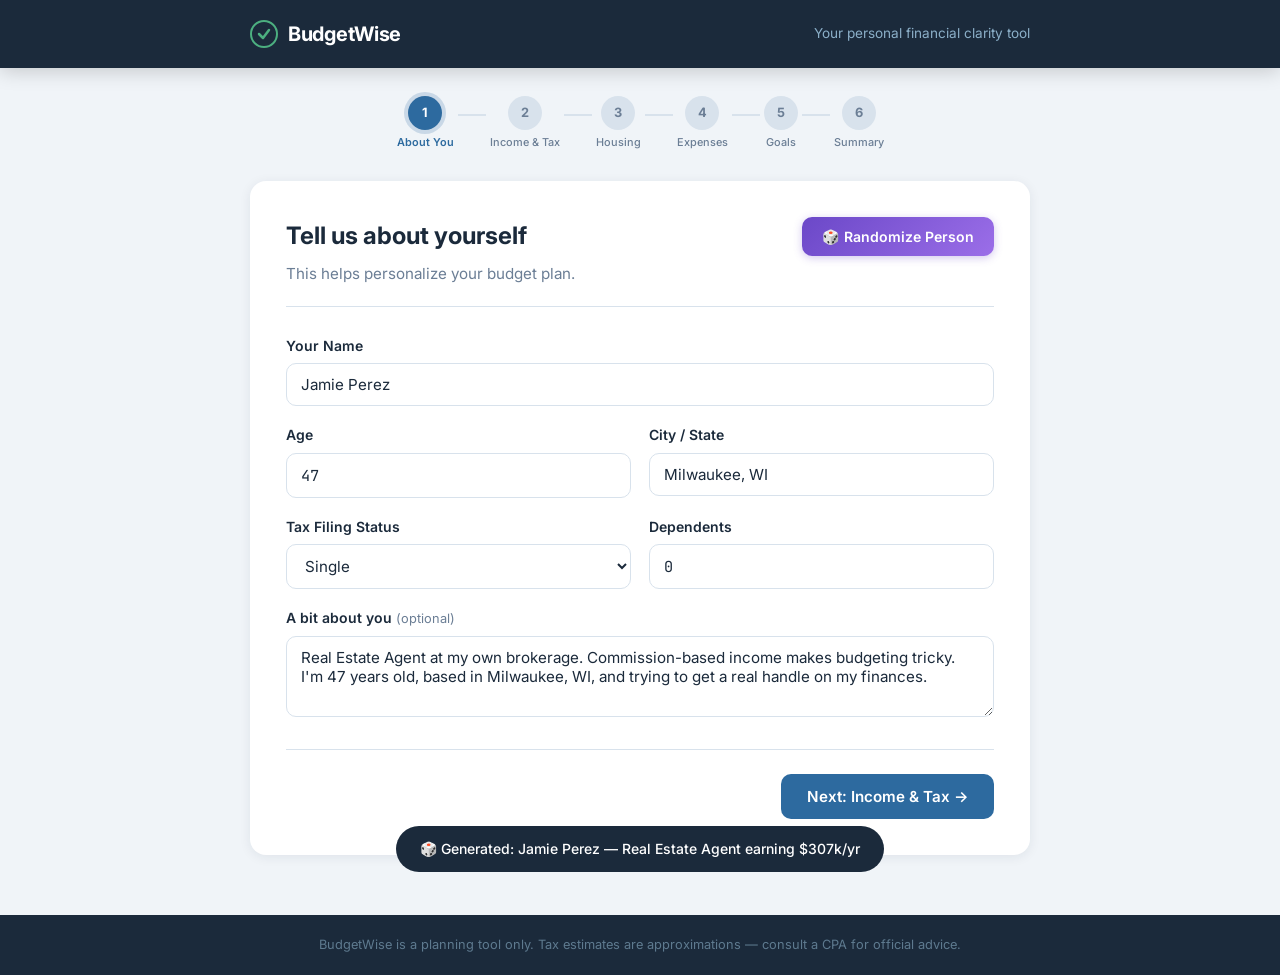
==== index.html @ 3723e0fa "Add files via upload" ====
<!DOCTYPE html>
<html lang="en">
<head>
  <meta charset="UTF-8" />
  <meta name="viewport" content="width=device-width, initial-scale=1.0" />
  <title>BudgetWise — Personal Financial Planner</title>
  <link rel="preconnect" href="https://fonts.googleapis.com" />
  <link rel="preconnect" href="https://fonts.gstatic.com" crossorigin />
  <link href="https://fonts.googleapis.com/css2?family=Inter:wght@300;400;500;600;700&family=JetBrains+Mono:wght@400;600&display=swap" rel="stylesheet" />
  <link rel="stylesheet" href="style.css" />
</head>
<body>

  <!-- HEADER -->
  <header class="site-header">
    <div class="container">
      <div class="logo">
        <svg width="28" height="28" viewBox="0 0 28 28" fill="none">
          <circle cx="14" cy="14" r="13" stroke="#4CAF80" stroke-width="2"/>
          <path d="M9 14 L13 18 L19 10" stroke="#4CAF80" stroke-width="2.5" stroke-linecap="round" stroke-linejoin="round"/>
        </svg>
        <span>BudgetWise</span>
      </div>
      <p class="header-tagline">Your personal financial clarity tool</p>
    </div>
  </header>

  <main class="container">

    <!-- STEP PROGRESS -->
    <nav class="step-nav" aria-label="Progress">
      <div class="step active" data-step="1"><span class="step-num">1</span><span class="step-label">About You</span></div>
      <div class="step-line"></div>
      <div class="step" data-step="2"><span class="step-num">2</span><span class="step-label">Income & Tax</span></div>
      <div class="step-line"></div>
      <div class="step" data-step="3"><span class="step-num">3</span><span class="step-label">Housing</span></div>
      <div class="step-line"></div>
      <div class="step" data-step="4"><span class="step-num">4</span><span class="step-label">Expenses</span></div>
      <div class="step-line"></div>
      <div class="step" data-step="5"><span class="step-num">5</span><span class="step-label">Goals</span></div>
      <div class="step-line"></div>
      <div class="step" data-step="6"><span class="step-num">6</span><span class="step-label">Summary</span></div>
    </nav>

    <!-- FORM SECTIONS -->
    <div class="form-wrapper">

      <!-- SECTION 1: About You -->
      <section class="form-section active" id="section-1">
        <div class="section-header">
          <div class="section-header-row">
            <div>
              <h2>Tell us about yourself</h2>
              <p>This helps personalize your budget plan.</p>
            </div>
            <button class="btn-randomize" onclick="randomizePerson()" title="Generate a random person">
              🎲 Randomize Person
            </button>
          </div>
        </div>
        <div class="field-grid">
          <div class="field full">
            <label for="name">Your Name</label>
            <input type="text" id="name" placeholder="e.g. Alex Johnson" />
          </div>
          <div class="field half">
            <label for="age">Age</label>
            <input type="number" id="age" placeholder="e.g. 30" min="18" max="100" />
          </div>
          <div class="field half">
            <label for="location">City / State</label>
            <input type="text" id="location" placeholder="e.g. Austin, TX" />
          </div>
          <div class="field half">
            <label for="filing-status">Tax Filing Status</label>
            <select id="filing-status">
              <option value="single">Single</option>
              <option value="married_joint">Married Filing Jointly</option>
              <option value="married_sep">Married Filing Separately</option>
              <option value="head">Head of Household</option>
            </select>
          </div>
          <div class="field half">
            <label for="dependents">Dependents</label>
            <input type="number" id="dependents" placeholder="0" min="0" max="20" value="0" />
          </div>
          <div class="field full">
            <label for="bio">A bit about you <span class="optional">(optional)</span></label>
            <textarea id="bio" rows="3" placeholder="e.g. Software developer, recently moved to Austin. Enjoy hiking and cooking. Looking to build financial stability..."></textarea>
          </div>
        </div>
        <div class="btn-row">
          <div></div>
          <button class="btn-primary" onclick="goTo(2)">Next: Income & Tax →</button>
        </div>
      </section>

      <!-- SECTION 2: Income & Tax -->
      <section class="form-section" id="section-2">
        <div class="section-header">
          <h2>Income & Taxes</h2>
          <p>Enter your gross annual income — we'll estimate your tax burden automatically.</p>
        </div>
        <div class="field-grid">
          <div class="field half">
            <label for="gross-income">Gross Annual Income ($)</label>
            <input type="number" id="gross-income" placeholder="e.g. 75000" min="0" oninput="calcTax()" />
          </div>
          <div class="field half">
            <label for="other-income">Other Annual Income ($) <span class="optional">optional</span></label>
            <input type="number" id="other-income" placeholder="e.g. 5000" min="0" value="0" oninput="calcTax()" />
          </div>
        </div>

        <!-- Tax Breakdown Card -->
        <div class="tax-card" id="tax-card">
          <h3>Estimated Tax Breakdown</h3>
          <div class="tax-grid">
            <div class="tax-row">
              <span>Gross Annual Income</span>
              <span class="mono" id="t-gross">—</span>
            </div>
            <div class="tax-row indent">
              <span>Federal Income Tax</span>
              <span class="mono negative" id="t-federal">—</span>
            </div>
            <div class="tax-row indent">
              <span>Social Security (6.2%)</span>
              <span class="mono negative" id="t-ss">—</span>
            </div>
            <div class="tax-row indent">
              <span>Medicare (1.45%)</span>
              <span class="mono negative" id="t-medicare">—</span>
            </div>
            <div class="tax-row indent">
              <span>Est. State Tax</span>
              <span class="mono negative" id="t-state">—</span>
            </div>
            <div class="tax-divider"></div>
            <div class="tax-row total">
              <span>Take-Home (Annual)</span>
              <span class="mono positive" id="t-annual">—</span>
            </div>
            <div class="tax-row total-sub">
              <span>Take-Home (Monthly)</span>
              <span class="mono positive" id="t-monthly">—</span>
            </div>
            <div class="tax-row total-sub">
              <span>Take-Home (Bi-Weekly)</span>
              <span class="mono positive" id="t-biweekly">—</span>
            </div>
          </div>
          <p class="tax-disclaimer">* Estimates based on 2024 federal brackets. State tax uses a flat 5% estimate. Consult a tax professional for exact figures.</p>
        </div>

        <div class="btn-row">
          <button class="btn-secondary" onclick="goTo(1)">← Back</button>
          <button class="btn-primary" onclick="goTo(3)">Next: Housing →</button>
        </div>
      </section>

      <!-- SECTION 3: Housing -->
      <section class="form-section" id="section-3">
        <div class="section-header">
          <h2>Housing</h2>
          <p>Your housing type shapes your entire financial picture.</p>
        </div>

        <div class="toggle-group" id="housing-toggle">
          <button class="toggle-btn active" data-value="rent" onclick="selectHousing('rent', this)">🏠 Renting</button>
          <button class="toggle-btn" data-value="mortgage" onclick="selectHousing('mortgage', this)">🏡 Mortgage</button>
          <button class="toggle-btn" data-value="own" onclick="selectHousing('own', this)">✅ Own Outright</button>
          <button class="toggle-btn" data-value="other" onclick="selectHousing('other', this)">👨‍👩‍👧 Other / Living with Family</button>
        </div>

        <!-- Rent Fields -->
        <div class="housing-fields" id="fields-rent">
          <div class="field-grid">
            <div class="field half">
              <label for="rent-amount">Monthly Rent ($)</label>
              <input type="number" id="rent-amount" placeholder="e.g. 1500" min="0" oninput="updateSummary()" />
            </div>
            <div class="field half">
              <label for="rent-insurance">Renters Insurance / mo ($)</label>
              <input type="number" id="rent-insurance" placeholder="e.g. 20" min="0" value="0" oninput="updateSummary()" />
            </div>
            <div class="field half">
              <label for="rent-util">Utilities / mo ($)</label>
              <input type="number" id="rent-util" placeholder="e.g. 150" min="0" value="0" oninput="updateSummary()" />
            </div>
          </div>
        </div>

        <!-- Mortgage Fields -->
        <div class="housing-fields hidden" id="fields-mortgage">
          <div class="field-grid">
            <div class="field half">
              <label for="mortgage-payment">Monthly Mortgage Payment ($)</label>
              <input type="number" id="mortgage-payment" placeholder="e.g. 1800" min="0" oninput="updateSummary()" />
            </div>
            <div class="field half">
              <label for="home-value">Estimated Home Value ($)</label>
              <input type="number" id="home-value" placeholder="e.g. 350000" min="0" />
            </div>
            <div class="field half">
              <label for="property-tax">Annual Property Tax ($)</label>
              <input type="number" id="property-tax" placeholder="e.g. 4000" min="0" oninput="updateSummary()" />
            </div>
            <div class="field half">
              <label for="home-insurance">Home Insurance / yr ($)</label>
              <input type="number" id="home-insurance" placeholder="e.g. 1200" min="0" oninput="updateSummary()" />
            </div>
            <div class="field half">
              <label for="hoa">HOA / mo ($)</label>
              <input type="number" id="hoa" placeholder="0" min="0" value="0" oninput="updateSummary()" />
            </div>
            <div class="field half">
              <label for="mortgage-util">Utilities / mo ($)</label>
              <input type="number" id="mortgage-util" placeholder="e.g. 200" min="0" value="0" oninput="updateSummary()" />
            </div>
          </div>
        </div>

        <!-- Own Outright -->
        <div class="housing-fields hidden" id="fields-own">
          <div class="field-grid">
            <div class="field half">
              <label for="own-property-tax">Annual Property Tax ($)</label>
              <input type="number" id="own-property-tax" placeholder="e.g. 3000" min="0" oninput="updateSummary()" />
            </div>
            <div class="field half">
              <label for="own-insurance">Home Insurance / yr ($)</label>
              <input type="number" id="own-insurance" placeholder="e.g. 1200" min="0" oninput="updateSummary()" />
            </div>
            <div class="field half">
              <label for="own-util">Utilities / mo ($)</label>
              <input type="number" id="own-util" placeholder="e.g. 200" min="0" value="0" oninput="updateSummary()" />
            </div>
          </div>
        </div>

        <!-- Other -->
        <div class="housing-fields hidden" id="fields-other">
          <div class="field-grid">
            <div class="field half">
              <label for="other-housing">Monthly Housing Contribution ($)</label>
              <input type="number" id="other-housing" placeholder="e.g. 500" min="0" value="0" oninput="updateSummary()" />
            </div>
          </div>
        </div>

        <div class="btn-row">
          <button class="btn-secondary" onclick="goTo(2)">← Back</button>
          <button class="btn-primary" onclick="goTo(4)">Next: Expenses →</button>
        </div>
      </section>

      <!-- SECTION 4: Monthly Expenses -->
      <section class="form-section" id="section-4">
        <div class="section-header">
          <h2>Monthly Expenses</h2>
          <p>Track where your money goes each month. Fill in what applies to you.</p>
        </div>

        <div class="expense-group">
          <h4 class="expense-category">🚗 Transportation</h4>
          <div class="field-grid">
            <div class="field half"><label>Car Payment ($)</label><input type="number" class="expense" data-key="car_payment" placeholder="0" min="0" value="0" oninput="updateSummary()" /></div>
            <div class="field half"><label>Car Insurance ($)</label><input type="number" class="expense" data-key="car_insurance" placeholder="0" min="0" value="0" oninput="updateSummary()" /></div>
            <div class="field half"><label>Gas / Fuel ($)</label><input type="number" class="expense" data-key="gas" placeholder="0" min="0" value="0" oninput="updateSummary()" /></div>
            <div class="field half"><label>Public Transit ($)</label><input type="number" class="expense" data-key="transit" placeholder="0" min="0" value="0" oninput="updateSummary()" /></div>
          </div>
        </div>

        <div class="expense-group">
          <h4 class="expense-category">🍕 Food & Dining</h4>
          <div class="field-grid">
            <div class="field half"><label>Groceries ($)</label><input type="number" class="expense" data-key="groceries" placeholder="0" min="0" value="0" oninput="updateSummary()" /></div>
            <div class="field half"><label>Dining Out ($)</label><input type="number" class="expense" data-key="dining" placeholder="0" min="0" value="0" oninput="updateSummary()" /></div>
          </div>
        </div>

        <div class="expense-group">
          <h4 class="expense-category">📱 Subscriptions & Bills</h4>
          <div class="field-grid">
            <div class="field half"><label>Phone Bill ($)</label><input type="number" class="expense" data-key="phone" placeholder="0" min="0" value="0" oninput="updateSummary()" /></div>
            <div class="field half"><label>Internet ($)</label><input type="number" class="expense" data-key="internet" placeholder="0" min="0" value="0" oninput="updateSummary()" /></div>
            <div class="field half"><label>Streaming Services ($)</label><input type="number" class="expense" data-key="streaming" placeholder="0" min="0" value="0" oninput="updateSummary()" /></div>
            <div class="field half"><label>Other Subscriptions ($)</label><input type="number" class="expense" data-key="subscriptions" placeholder="0" min="0" value="0" oninput="updateSummary()" /></div>
          </div>
        </div>

        <div class="expense-group">
          <h4 class="expense-category">💊 Health & Wellness</h4>
          <div class="field-grid">
            <div class="field half"><label>Health Insurance ($)</label><input type="number" class="expense" data-key="health_ins" placeholder="0" min="0" value="0" oninput="updateSummary()" /></div>
            <div class="field half"><label>Gym / Fitness ($)</label><input type="number" class="expense" data-key="gym" placeholder="0" min="0" value="0" oninput="updateSummary()" /></div>
            <div class="field half"><label>Prescriptions / Medical ($)</label><input type="number" class="expense" data-key="medical" placeholder="0" min="0" value="0" oninput="updateSummary()" /></div>
          </div>
        </div>

        <div class="expense-group">
          <h4 class="expense-category">💳 Debt Payments</h4>
          <div class="field-grid">
            <div class="field half"><label>Student Loans ($)</label><input type="number" class="expense" data-key="student_loans" placeholder="0" min="0" value="0" oninput="updateSummary()" /></div>
            <div class="field half"><label>Credit Card Minimums ($)</label><input type="number" class="expense" data-key="credit_cards" placeholder="0" min="0" value="0" oninput="updateSummary()" /></div>
            <div class="field half"><label>Other Debt ($)</label><input type="number" class="expense" data-key="other_debt" placeholder="0" min="0" value="0" oninput="updateSummary()" /></div>
          </div>
        </div>

        <div class="expense-group">
          <h4 class="expense-category">🎉 Personal & Lifestyle</h4>
          <div class="field-grid">
            <div class="field half"><label>Entertainment ($)</label><input type="number" class="expense" data-key="entertainment" placeholder="0" min="0" value="0" oninput="updateSummary()" /></div>
            <div class="field half"><label>Clothing / Shopping ($)</label><input type="number" class="expense" data-key="shopping" placeholder="0" min="0" value="0" oninput="updateSummary()" /></div>
            <div class="field half"><label>Personal Care ($)</label><input type="number" class="expense" data-key="personal_care" placeholder="0" min="0" value="0" oninput="updateSummary()" /></div>
            <div class="field half"><label>Gifts / Donations ($)</label><input type="number" class="expense" data-key="gifts" placeholder="0" min="0" value="0" oninput="updateSummary()" /></div>
          </div>
        </div>

        <div class="expense-group">
          <h4 class="expense-category">💰 Savings & Investments</h4>
          <div class="field-grid">
            <div class="field half"><label>Emergency Fund ($)</label><input type="number" class="expense" data-key="emergency" placeholder="0" min="0" value="0" oninput="updateSummary()" /></div>
            <div class="field half"><label>Retirement (401k/IRA) ($)</label><input type="number" class="expense" data-key="retirement" placeholder="0" min="0" value="0" oninput="updateSummary()" /></div>
            <div class="field half"><label>Other Savings ($)</label><input type="number" class="expense" data-key="other_savings" placeholder="0" min="0" value="0" oninput="updateSummary()" /></div>
          </div>
        </div>

        <div class="btn-row">
          <button class="btn-secondary" onclick="goTo(3)">← Back</button>
          <button class="btn-primary" onclick="goTo(5)">Next: Goals →</button>
        </div>
      </section>

      <!-- SECTION 5: Goals -->
      <section class="form-section" id="section-5">
        <div class="section-header">
          <h2>Your Financial Goals</h2>
          <p>Where do you want to be? Setting goals is the first step to getting there.</p>
        </div>

        <div class="field-grid">
          <div class="field full">
            <label for="short-goals">Short-Term Goals <span class="optional">(next 1–2 years)</span></label>
            <textarea id="short-goals" rows="3" placeholder="e.g. Pay off credit card debt, build a 3-month emergency fund, save for a vacation..."></textarea>
          </div>
          <div class="field full">
            <label for="long-goals">Long-Term Goals <span class="optional">(3–10+ years)</span></label>
            <textarea id="long-goals" rows="3" placeholder="e.g. Buy a home, retire early, start a business, pay off student loans..."></textarea>
          </div>
        </div>

        <div class="expense-group">
          <h4 class="expense-category">🎯 Savings Targets</h4>
          <div class="field-grid">
            <div class="field half">
              <label for="emergency-target">Emergency Fund Target ($)</label>
              <input type="number" id="emergency-target" placeholder="e.g. 15000" min="0" oninput="updateSummary()" />
            </div>
            <div class="field half">
              <label for="big-purchase">Major Purchase Goal ($)</label>
              <input type="number" id="big-purchase" placeholder="e.g. 30000 down payment" min="0" />
            </div>
            <div class="field half">
              <label for="retire-age">Retirement Age Target</label>
              <input type="number" id="retire-age" placeholder="e.g. 65" min="30" max="80" />
            </div>
            <div class="field half">
              <label for="retire-savings">Retirement Savings Target ($)</label>
              <input type="number" id="retire-savings" placeholder="e.g. 1000000" min="0" />
            </div>
          </div>
        </div>

        <div class="btn-row">
          <button class="btn-secondary" onclick="goTo(4)">← Back</button>
          <button class="btn-primary" onclick="goTo(6); buildSummary()">View My Summary →</button>
        </div>
      </section>

      <!-- SECTION 6: Summary -->
      <section class="form-section" id="section-6">
        <div class="section-header">
          <h2>Your Financial Summary</h2>
          <p>Here's your complete picture — honest, clear, and yours.</p>
        </div>

        <!-- Health Score Ring -->
        <div class="health-score-wrap">
          <svg class="score-ring" viewBox="0 0 120 120" width="160" height="160">
            <circle cx="60" cy="60" r="50" stroke="#E8EDF2" stroke-width="10" fill="none"/>
            <circle id="score-arc" cx="60" cy="60" r="50" stroke="#4CAF80" stroke-width="10" fill="none"
              stroke-dasharray="314" stroke-dashoffset="314"
              stroke-linecap="round" transform="rotate(-90 60 60)"/>
          </svg>
          <div class="score-center">
            <div class="score-num" id="score-num">—</div>
            <div class="score-label">Financial Health</div>
          </div>
        </div>

        <!-- Summary Cards -->
        <div class="summary-grid" id="summary-grid">
          <!-- Populated by JS -->
        </div>

        <!-- Budget Bar -->
        <div class="budget-bar-wrap">
          <h3>Monthly Budget Breakdown</h3>
          <div class="budget-bar" id="budget-bar"><!-- JS --></div>
          <div class="budget-legend" id="budget-legend"><!-- JS --></div>
        </div>

        <!-- Insights -->
        <div class="insights-wrap" id="insights-wrap">
          <h3>💡 Personalized Insights</h3>
          <div id="insights-list"></div>
        </div>

        <!-- Goals Summary -->
        <div class="goals-summary" id="goals-summary"></div>

        <!-- Actions -->
        <div class="btn-row btn-row-summary">
          <button class="btn-secondary" onclick="goTo(5)">← Edit Goals</button>
          <button class="btn-primary" onclick="window.print()">🖨️ Print / Save as PDF</button>
          <button class="btn-secondary" onclick="resetAll()">🎲 New Random Person</button>
        </div>
      </section>

    </div><!-- end form-wrapper -->
  </main>

  <footer>
    <div class="container">
      <p>BudgetWise is a planning tool only. Tax estimates are approximations — consult a CPA for official advice.</p>
    </div>
  </footer>

  <script src="app.js"></script>
</body>
</html>
---- style.css ----
/* ===== RESET & BASE ===== */
*, *::before, *::after { box-sizing: border-box; margin: 0; padding: 0; }

:root {
  --navy:   #1B2A3B;
  --blue:   #2D6A9F;
  --blue-lt:#3D82BE;
  --green:  #4CAF80;
  --green-lt:#6FCF97;
  --amber:  #F7C948;
  --red:    #E05C5C;
  --bg:     #F0F4F8;
  --surface:#FFFFFF;
  --border: #D8E2EC;
  --text:   #1B2A3B;
  --muted:  #6B7E95;
  --mono:   'JetBrains Mono', monospace;
  --sans:   'Inter', sans-serif;
  --radius: 10px;
  --shadow: 0 2px 12px rgba(27,42,59,0.08);
  --shadow-lg: 0 6px 30px rgba(27,42,59,0.14);
}

html { scroll-behavior: smooth; }

body {
  font-family: var(--sans);
  background: var(--bg);
  color: var(--text);
  line-height: 1.6;
  min-height: 100vh;
}

.container {
  max-width: 820px;
  margin: 0 auto;
  padding: 0 20px;
}

/* ===== HEADER ===== */
.site-header {
  background: var(--navy);
  padding: 18px 0;
  position: sticky;
  top: 0;
  z-index: 100;
  box-shadow: 0 2px 20px rgba(0,0,0,0.2);
}

.site-header .container {
  display: flex;
  align-items: center;
  justify-content: space-between;
  gap: 16px;
}

.logo {
  display: flex;
  align-items: center;
  gap: 10px;
  font-size: 1.25rem;
  font-weight: 700;
  color: #fff;
  letter-spacing: -0.3px;
}

.header-tagline {
  color: #8BAFC8;
  font-size: 0.85rem;
  font-weight: 400;
}

@media (max-width: 500px) { .header-tagline { display: none; } }

/* ===== STEP NAV ===== */
.step-nav {
  display: flex;
  align-items: center;
  justify-content: center;
  padding: 28px 0 10px;
  gap: 4px;
  flex-wrap: nowrap;
  overflow-x: auto;
}

.step {
  display: flex;
  flex-direction: column;
  align-items: center;
  gap: 4px;
  cursor: default;
  flex-shrink: 0;
}

.step-num {
  width: 34px;
  height: 34px;
  border-radius: 50%;
  background: #D8E2EC;
  color: var(--muted);
  display: flex;
  align-items: center;
  justify-content: center;
  font-size: 0.8rem;
  font-weight: 700;
  transition: all 0.3s ease;
}

.step.active .step-num {
  background: var(--blue);
  color: #fff;
  box-shadow: 0 0 0 4px rgba(45,106,159,0.2);
}

.step.done .step-num {
  background: var(--green);
  color: #fff;
}

.step-label {
  font-size: 0.68rem;
  color: var(--muted);
  font-weight: 500;
  white-space: nowrap;
}

.step.active .step-label { color: var(--blue); font-weight: 600; }
.step.done .step-label { color: var(--green); }

.step-line {
  height: 2px;
  width: 28px;
  background: var(--border);
  flex-shrink: 0;
  margin-top: -18px;
}

/* ===== FORM WRAPPER ===== */
.form-wrapper {
  margin: 20px 0 60px;
}

.form-section {
  display: none;
  background: var(--surface);
  border-radius: 16px;
  padding: 36px;
  box-shadow: var(--shadow);
  animation: slideIn 0.3s ease;
}

.form-section.active { display: block; }

@keyframes slideIn {
  from { opacity: 0; transform: translateY(10px); }
  to   { opacity: 1; transform: translateY(0); }
}

.section-header {
  margin-bottom: 28px;
  padding-bottom: 20px;
  border-bottom: 1px solid var(--border);
}

.section-header h2 {
  font-size: 1.5rem;
  font-weight: 700;
  color: var(--navy);
  margin-bottom: 6px;
}

.section-header p {
  color: var(--muted);
  font-size: 0.95rem;
}

/* ===== FIELDS ===== */
.field-grid {
  display: grid;
  grid-template-columns: 1fr 1fr;
  gap: 18px;
}

.field { display: flex; flex-direction: column; gap: 6px; }
.field.full { grid-column: 1 / -1; }
.field.half { grid-column: span 1; }

label {
  font-size: 0.875rem;
  font-weight: 600;
  color: var(--navy);
}

.optional {
  font-weight: 400;
  color: var(--muted);
  font-size: 0.8rem;
}

input[type="text"],
input[type="number"],
select,
textarea {
  padding: 11px 14px;
  border: 1.5px solid var(--border);
  border-radius: var(--radius);
  font-family: var(--sans);
  font-size: 0.95rem;
  color: var(--text);
  background: #fff;
  transition: border-color 0.2s, box-shadow 0.2s;
  outline: none;
  width: 100%;
}

input[type="number"] { font-family: var(--mono); }

input:focus, select:focus, textarea:focus {
  border-color: var(--blue);
  box-shadow: 0 0 0 3px rgba(45,106,159,0.12);
}

textarea { resize: vertical; }

/* ===== BUTTONS ===== */
.btn-primary {
  background: var(--blue);
  color: #fff;
  border: none;
  padding: 13px 26px;
  border-radius: var(--radius);
  font-family: var(--sans);
  font-size: 0.95rem;
  font-weight: 600;
  cursor: pointer;
  transition: background 0.2s, transform 0.1s;
}

.btn-primary:hover { background: var(--blue-lt); }
.btn-primary:active { transform: scale(0.98); }

.btn-secondary {
  background: transparent;
  color: var(--blue);
  border: 1.5px solid var(--blue);
  padding: 12px 24px;
  border-radius: var(--radius);
  font-family: var(--sans);
  font-size: 0.95rem;
  font-weight: 600;
  cursor: pointer;
  transition: all 0.2s;
}

.btn-secondary:hover { background: rgba(45,106,159,0.06); }

.btn-row {
  display: flex;
  justify-content: space-between;
  align-items: center;
  margin-top: 32px;
  padding-top: 24px;
  border-top: 1px solid var(--border);
  gap: 12px;
}

.btn-row-summary { flex-wrap: wrap; }

/* ===== TAX CARD ===== */
.tax-card {
  background: var(--navy);
  color: #fff;
  border-radius: 14px;
  padding: 28px;
  margin: 28px 0;
}

.tax-card h3 {
  font-size: 1rem;
  font-weight: 600;
  color: #8BAFC8;
  text-transform: uppercase;
  letter-spacing: 1px;
  margin-bottom: 20px;
}

.tax-grid { display: flex; flex-direction: column; gap: 10px; }

.tax-row {
  display: flex;
  justify-content: space-between;
  align-items: center;
  font-size: 0.9rem;
}

.tax-row.indent {
  padding-left: 16px;
  color: #8BAFC8;
  font-size: 0.85rem;
}

.tax-row.indent::before { content: '–  '; }

.tax-divider {
  height: 1px;
  background: rgba(255,255,255,0.1);
  margin: 8px 0;
}

.tax-row.total {
  font-size: 1.05rem;
  font-weight: 700;
  color: #fff;
  padding-top: 4px;
}

.tax-row.total-sub {
  color: #8BAFC8;
  font-size: 0.85rem;
}

.mono { font-family: var(--mono); letter-spacing: -0.3px; }
.negative { color: #E88; }
.positive { color: var(--green-lt); }

.tax-disclaimer {
  margin-top: 18px;
  font-size: 0.75rem;
  color: #5E7A8F;
  line-height: 1.5;
}

/* ===== TOGGLE GROUP ===== */
.toggle-group {
  display: flex;
  flex-wrap: wrap;
  gap: 10px;
  margin-bottom: 28px;
}

.toggle-btn {
  padding: 10px 18px;
  border: 1.5px solid var(--border);
  border-radius: 50px;
  background: #fff;
  font-family: var(--sans);
  font-size: 0.9rem;
  font-weight: 500;
  color: var(--muted);
  cursor: pointer;
  transition: all 0.2s;
}

.toggle-btn:hover { border-color: var(--blue); color: var(--blue); }

.toggle-btn.active {
  border-color: var(--blue);
  background: var(--blue);
  color: #fff;
}

/* ===== HOUSING FIELDS ===== */
.housing-fields.hidden { display: none; }

/* ===== EXPENSE GROUPS ===== */
.expense-group {
  margin-bottom: 28px;
}

.expense-category {
  font-size: 0.85rem;
  font-weight: 700;
  color: var(--blue);
  text-transform: uppercase;
  letter-spacing: 0.8px;
  margin-bottom: 14px;
  padding-bottom: 8px;
  border-bottom: 1px solid var(--border);
}

/* ===== HEALTH SCORE RING ===== */
.health-score-wrap {
  position: relative;
  display: flex;
  align-items: center;
  justify-content: center;
  margin: 10px auto 32px;
  width: 160px;
  height: 160px;
}

.score-ring { display: block; }

.score-center {
  position: absolute;
  display: flex;
  flex-direction: column;
  align-items: center;
  justify-content: center;
}

.score-num {
  font-family: var(--mono);
  font-size: 2rem;
  font-weight: 600;
  color: var(--navy);
  line-height: 1;
}

.score-label {
  font-size: 0.7rem;
  color: var(--muted);
  font-weight: 600;
  text-transform: uppercase;
  letter-spacing: 0.5px;
  margin-top: 4px;
}

/* ===== SUMMARY GRID ===== */
.summary-grid {
  display: grid;
  grid-template-columns: repeat(2, 1fr);
  gap: 16px;
  margin-bottom: 28px;
}

.summary-card {
  background: var(--bg);
  border-radius: 12px;
  padding: 20px;
  border-left: 4px solid var(--blue);
}

.summary-card.green { border-color: var(--green); }
.summary-card.amber { border-color: var(--amber); }
.summary-card.red   { border-color: var(--red); }

.summary-card .s-label {
  font-size: 0.75rem;
  font-weight: 700;
  text-transform: uppercase;
  letter-spacing: 0.7px;
  color: var(--muted);
  margin-bottom: 6px;
}

.summary-card .s-value {
  font-family: var(--mono);
  font-size: 1.4rem;
  font-weight: 600;
  color: var(--navy);
}

.summary-card .s-sub {
  font-size: 0.78rem;
  color: var(--muted);
  margin-top: 4px;
}

/* ===== BUDGET BAR ===== */
.budget-bar-wrap {
  margin-bottom: 28px;
}

.budget-bar-wrap h3 {
  font-size: 1rem;
  font-weight: 700;
  color: var(--navy);
  margin-bottom: 14px;
}

.budget-bar {
  height: 36px;
  border-radius: 8px;
  overflow: hidden;
  display: flex;
  background: var(--bg);
  margin-bottom: 14px;
}

.bar-seg {
  height: 100%;
  transition: width 0.6s ease;
  position: relative;
}

.budget-legend {
  display: flex;
  flex-wrap: wrap;
  gap: 10px;
}

.legend-item {
  display: flex;
  align-items: center;
  gap: 6px;
  font-size: 0.8rem;
  color: var(--muted);
}

.legend-dot {
  width: 10px;
  height: 10px;
  border-radius: 3px;
  flex-shrink: 0;
}

/* ===== INSIGHTS ===== */
.insights-wrap {
  background: var(--bg);
  border-radius: 14px;
  padding: 24px;
  margin-bottom: 28px;
}

.insights-wrap h3 {
  font-size: 1rem;
  font-weight: 700;
  color: var(--navy);
  margin-bottom: 16px;
}

.insight-item {
  display: flex;
  gap: 12px;
  padding: 12px 0;
  border-bottom: 1px solid var(--border);
  font-size: 0.9rem;
  line-height: 1.5;
}

.insight-item:last-child { border-bottom: none; padding-bottom: 0; }

.insight-icon { font-size: 1.1rem; flex-shrink: 0; }

/* ===== GOALS SUMMARY ===== */
.goals-summary {
  background: linear-gradient(135deg, #1B2A3B, #2D6A9F);
  color: #fff;
  border-radius: 14px;
  padding: 28px;
  margin-bottom: 24px;
}

.goals-summary h3 {
  font-size: 1rem;
  font-weight: 700;
  color: #8BAFC8;
  text-transform: uppercase;
  letter-spacing: 1px;
  margin-bottom: 16px;
}

.goal-item {
  padding: 10px 0;
  border-bottom: 1px solid rgba(255,255,255,0.1);
  font-size: 0.9rem;
  color: #C8D8E8;
}

.goal-item:last-child { border-bottom: none; }

.goal-item strong { color: #fff; }

.section-header-row {
  display: flex;
  align-items: flex-start;
  justify-content: space-between;
  gap: 16px;
  flex-wrap: wrap;
}

.btn-randomize {
  background: linear-gradient(135deg, #6B48C8, #9B6EE8);
  color: #fff;
  border: none;
  padding: 11px 20px;
  border-radius: var(--radius);
  font-family: var(--sans);
  font-size: 0.88rem;
  font-weight: 600;
  cursor: pointer;
  white-space: nowrap;
  transition: all 0.2s;
  box-shadow: 0 2px 8px rgba(107,72,200,0.3);
  flex-shrink: 0;
}

.btn-randomize:hover {
  background: linear-gradient(135deg, #7D5CD8, #AB7EF0);
  transform: translateY(-1px);
  box-shadow: 0 4px 14px rgba(107,72,200,0.4);
}

.btn-randomize:active { transform: scale(0.97); }

.randomize-toast {
  position: fixed;
  bottom: 28px;
  left: 50%;
  transform: translateX(-50%) translateY(20px);
  background: var(--navy);
  color: #fff;
  padding: 12px 24px;
  border-radius: 50px;
  font-size: 0.875rem;
  font-weight: 500;
  opacity: 0;
  pointer-events: none;
  transition: all 0.3s ease;
  z-index: 999;
  white-space: nowrap;
}

.randomize-toast.show {
  opacity: 1;
  transform: translateX(-50%) translateY(0);
}

footer {
  background: var(--navy);
  color: #5E7A8F;
  padding: 20px 0;
  text-align: center;
  font-size: 0.8rem;
}

/* ===== RESPONSIVE ===== */
@media (max-width: 600px) {
  .form-section { padding: 24px 18px; }
  .field-grid { grid-template-columns: 1fr; }
  .field.half { grid-column: span 1; }
  .summary-grid { grid-template-columns: 1fr; }
  .step-label { display: none; }
  .step-line { width: 16px; }
}

/* ===== PRINT ===== */
@media print {
  .site-header, .step-nav, .btn-row, footer { display: none !important; }
  .form-section { display: block !important; box-shadow: none; border: 1px solid #ccc; margin-bottom: 20px; }
  body { background: white; }
}
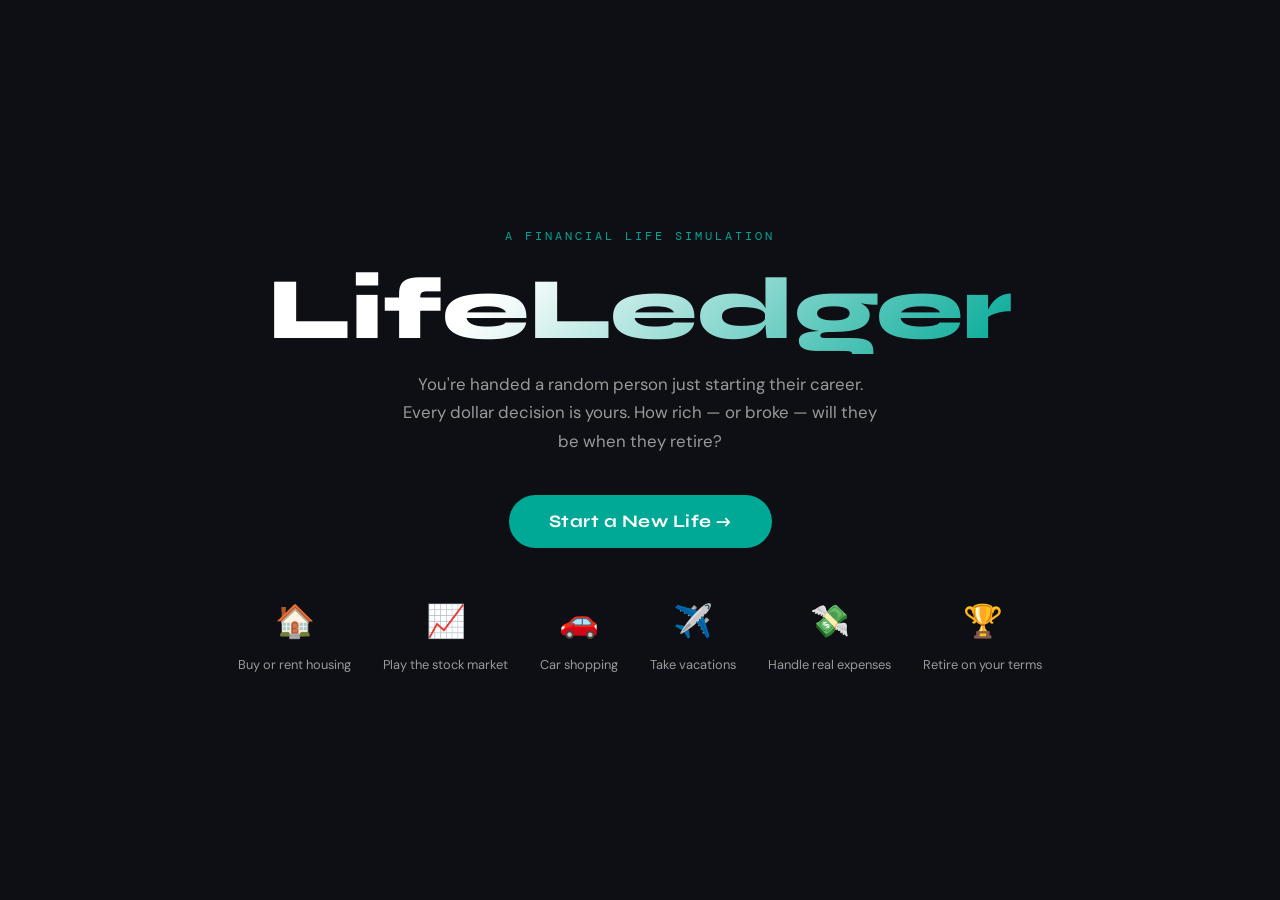
==== commit fe0fa9c4: "Rename life.html to index.html" ====
--- a/index.html
+++ b/index.html
@@ -1,443 +1,1269 @@
 <!DOCTYPE html>
 <html lang="en">
 <head>
-  <meta charset="UTF-8" />
-  <meta name="viewport" content="width=device-width, initial-scale=1.0" />
-  <title>BudgetWise — Personal Financial Planner</title>
-  <link rel="preconnect" href="https://fonts.googleapis.com" />
-  <link rel="preconnect" href="https://fonts.gstatic.com" crossorigin />
-  <link href="https://fonts.googleapis.com/css2?family=Inter:wght@300;400;500;600;700&family=JetBrains+Mono:wght@400;600&display=swap" rel="stylesheet" />
-  <link rel="stylesheet" href="style.css" />
+<meta charset="UTF-8"/>
+<meta name="viewport" content="width=device-width,initial-scale=1.0"/>
+<title>LifeLedger — Live Your Financial Life</title>
+<link rel="preconnect" href="https://fonts.googleapis.com"/>
+<link href="https://fonts.googleapis.com/css2?family=Syne:wght@400;700;800&family=DM+Sans:wght@300;400;500;600&family=DM+Mono:wght@400;500&display=swap" rel="stylesheet"/>
+<style>
+*,*::before,*::after{box-sizing:border-box;margin:0;padding:0}
+:root{
+  --ink:#0D0F14;--paper:#F5F2EC;--warm:#EAE5DA;
+  --teal:#007A6E;--teal-lt:#00A896;--teal-dim:#E0F0EE;
+  --amber:#C97B00;--amber-lt:#F5A623;--amber-dim:#FFF4DC;
+  --red:#C0392B;--red-dim:#FDECEA;
+  --green:#1A7A4A;--green-dim:#E6F4EE;
+  --muted:#7A7A7A;--border:#D8D3C8;
+  --sans:'DM Sans',sans-serif;--display:'Syne',sans-serif;--mono:'DM Mono',monospace;
+  --r:10px;--shadow:0 2px 16px rgba(13,15,20,.08);--shadow-lg:0 8px 40px rgba(13,15,20,.14);
+}
+html{font-size:16px}
+body{font-family:var(--sans);background:var(--paper);color:var(--ink);min-height:100vh;line-height:1.6}
+.mono{font-family:var(--mono)}
+.muted{color:var(--muted)}
+h1,h2,h3,h4{font-family:var(--display);line-height:1.2}
+
+/* ── SCREENS ── */
+.screen{display:none;min-height:100vh}
+.screen.active{display:block}
+
+/* ══════════════════════════════════════
+   INTRO SCREEN
+══════════════════════════════════════ */
+#screen-intro{background:var(--ink);color:var(--paper);display:flex;flex-direction:column;align-items:center;justify-content:center;text-align:center;padding:40px 20px}
+.intro-eyebrow{font-family:var(--mono);font-size:.75rem;letter-spacing:3px;color:var(--teal-lt);text-transform:uppercase;margin-bottom:20px}
+.intro-title{font-family:var(--display);font-size:clamp(2.8rem,8vw,5.5rem);font-weight:800;line-height:1;margin-bottom:16px;background:linear-gradient(135deg,#fff 30%,var(--teal-lt));-webkit-background-clip:text;-webkit-text-fill-color:transparent;background-clip:text}
+.intro-sub{color:#9A9A9A;font-size:1.05rem;max-width:480px;margin:0 auto 40px;line-height:1.7}
+.btn-start{background:var(--teal-lt);color:#fff;border:none;padding:16px 40px;border-radius:50px;font-family:var(--display);font-size:1.1rem;font-weight:700;cursor:pointer;transition:all .2s;letter-spacing:.5px}
+.btn-start:hover{background:#00C4B0;transform:translateY(-2px);box-shadow:0 8px 24px rgba(0,168,150,.3)}
+.intro-features{display:flex;gap:32px;margin-top:48px;flex-wrap:wrap;justify-content:center}
+.intro-feat{text-align:center;max-width:140px}
+.intro-feat .if-icon{font-size:2rem;margin-bottom:8px}
+.intro-feat .if-label{font-size:.8rem;color:#9A9A9A;line-height:1.4}
+
+/* ══════════════════════════════════════
+   MAIN GAME LAYOUT
+══════════════════════════════════════ */
+#screen-game{display:none;flex-direction:column;min-height:100vh}
+#screen-game.active{display:flex}
+
+/* Top bar */
+.topbar{background:var(--ink);color:var(--paper);padding:12px 20px;display:flex;align-items:center;gap:16px;position:sticky;top:0;z-index:200;flex-wrap:wrap}
+.topbar-logo{font-family:var(--display);font-size:1rem;font-weight:800;color:var(--teal-lt);margin-right:8px;white-space:nowrap}
+.topbar-stats{display:flex;gap:12px;flex:1;flex-wrap:wrap}
+.tstat{background:rgba(255,255,255,.06);border:1px solid rgba(255,255,255,.1);border-radius:8px;padding:5px 12px;display:flex;flex-direction:column;min-width:80px}
+.tstat .ts-label{font-size:.6rem;letter-spacing:1px;text-transform:uppercase;color:#7A7A7A;font-family:var(--mono)}
+.tstat .ts-val{font-family:var(--mono);font-size:.95rem;font-weight:500;color:#fff;white-space:nowrap}
+.tstat .ts-val.pos{color:#4ADE80}
+.tstat .ts-val.neg{color:#FF7A7A}
+.tstat .ts-val.amber{color:var(--amber-lt)}
+.topbar-menu{margin-left:auto;display:flex;gap:8px}
+.tbtn{background:rgba(255,255,255,.08);border:1px solid rgba(255,255,255,.12);color:#ccc;padding:6px 14px;border-radius:8px;font-family:var(--sans);font-size:.8rem;cursor:pointer;transition:all .2s;white-space:nowrap}
+.tbtn:hover{background:rgba(255,255,255,.15);color:#fff}
+.tbtn.active-tab{background:var(--teal);border-color:var(--teal);color:#fff}
+
+/* Main content area */
+.game-body{display:flex;flex:1;gap:0;overflow:hidden}
+
+/* Left sidebar — life feed */
+.life-feed{width:320px;flex-shrink:0;background:var(--warm);border-right:1px solid var(--border);overflow-y:auto;max-height:calc(100vh - 52px)}
+.feed-header{padding:16px 18px 12px;border-bottom:1px solid var(--border);position:sticky;top:0;background:var(--warm);z-index:10}
+.feed-header h3{font-size:.7rem;letter-spacing:2px;text-transform:uppercase;color:var(--muted);font-family:var(--mono)}
+.feed-item{padding:12px 18px;border-bottom:1px solid var(--border);cursor:default;transition:background .15s}
+.feed-item:hover{background:var(--paper)}
+.fi-year{font-size:.65rem;font-family:var(--mono);color:var(--muted);margin-bottom:2px}
+.fi-text{font-size:.85rem;line-height:1.5;color:var(--ink)}
+.fi-tag{display:inline-block;font-size:.65rem;padding:2px 7px;border-radius:50px;font-family:var(--mono);margin-top:4px}
+.fi-tag.good{background:var(--green-dim);color:var(--green)}
+.fi-tag.bad{background:var(--red-dim);color:var(--red)}
+.fi-tag.neutral{background:var(--teal-dim);color:var(--teal)}
+.fi-tag.money{background:var(--amber-dim);color:var(--amber)}
+
+/* Center — main panel */
+.main-panel{flex:1;overflow-y:auto;max-height:calc(100vh - 52px);padding:24px}
+
+/* Right sidebar — finances */
+.fin-sidebar{width:260px;flex-shrink:0;background:var(--warm);border-left:1px solid var(--border);overflow-y:auto;max-height:calc(100vh - 52px);padding:16px}
+
+/* ── PERSON CARD ── */
+.person-card{background:#fff;border:1px solid var(--border);border-radius:var(--r);padding:20px;margin-bottom:20px;position:relative;overflow:hidden}
+.person-card::before{content:'';position:absolute;top:0;left:0;right:0;height:3px;background:linear-gradient(90deg,var(--teal),var(--amber-lt))}
+.pc-top{display:flex;align-items:flex-start;gap:14px;margin-bottom:12px}
+.pc-avatar{width:52px;height:52px;border-radius:50%;background:linear-gradient(135deg,var(--teal),#6B5CE7);display:flex;align-items:center;justify-content:center;font-size:1.4rem;flex-shrink:0}
+.pc-name{font-family:var(--display);font-size:1.25rem;font-weight:800}
+.pc-meta{font-size:.8rem;color:var(--muted)}
+.pc-bio{font-size:.85rem;line-height:1.6;color:#555;padding-top:10px;border-top:1px solid var(--border)}
+
+/* ── YEAR PANEL ── */
+.year-panel{background:#fff;border:1px solid var(--border);border-radius:var(--r);padding:24px;margin-bottom:20px}
+.yp-header{display:flex;align-items:center;justify-content:space-between;margin-bottom:16px}
+.yp-year{font-family:var(--display);font-size:2rem;font-weight:800;color:var(--teal)}
+.yp-age{font-size:.85rem;color:var(--muted);font-family:var(--mono)}
+.yp-story{font-size:.95rem;line-height:1.7;color:#333;margin-bottom:20px;padding:14px;background:var(--warm);border-radius:8px;border-left:3px solid var(--teal)}
+
+/* ── EVENT CARD ── */
+.event-card{background:#fff;border:2px solid var(--border);border-radius:var(--r);margin-bottom:16px;overflow:hidden;transition:border-color .2s}
+.event-card.urgent{border-color:var(--amber-lt);box-shadow:0 0 0 3px rgba(245,166,35,.1)}
+.ec-header{padding:14px 18px;display:flex;align-items:center;gap:12px;background:var(--warm);border-bottom:1px solid var(--border)}
+.ec-icon{font-size:1.5rem}
+.ec-title{font-family:var(--display);font-size:1rem;font-weight:700}
+.ec-sub{font-size:.78rem;color:var(--muted);margin-top:2px}
+.ec-body{padding:16px 18px}
+.ec-desc{font-size:.875rem;line-height:1.6;color:#444;margin-bottom:16px}
+.ec-choices{display:flex;flex-direction:column;gap:8px}
+.choice-btn{background:var(--warm);border:1.5px solid var(--border);border-radius:8px;padding:12px 16px;text-align:left;font-family:var(--sans);font-size:.875rem;cursor:pointer;transition:all .2s;line-height:1.4}
+.choice-btn:hover{border-color:var(--teal);background:var(--teal-dim)}
+.choice-btn .cb-label{font-weight:600;color:var(--ink)}
+.choice-btn .cb-cost{font-family:var(--mono);font-size:.78rem;color:var(--teal);margin-top:3px}
+.choice-btn .cb-effect{font-size:.75rem;color:var(--muted);margin-top:2px}
+
+/* ── BUDGET BREAKDOWN ── */
+.budget-card{background:#fff;border:1px solid var(--border);border-radius:var(--r);padding:18px;margin-bottom:16px}
+.budget-card h4{font-size:.7rem;letter-spacing:2px;text-transform:uppercase;color:var(--muted);font-family:var(--mono);margin-bottom:14px}
+.bline{display:flex;justify-content:space-between;align-items:center;padding:6px 0;border-bottom:1px solid var(--border);font-size:.85rem}
+.bline:last-child{border-bottom:none}
+.bline.total{font-weight:700;font-size:.95rem;padding-top:10px;margin-top:4px}
+.bline.surplus .bv{color:var(--green)}
+.bline.deficit .bv{color:var(--red)}
+.bv{font-family:var(--mono);font-weight:500}
+.bv.neg{color:var(--red)}
+.bv.pos{color:var(--green)}
+
+/* ── NEXT YEAR BTN ── */
+.next-year-wrap{text-align:center;padding:10px 0 20px}
+.btn-next-year{background:var(--ink);color:#fff;border:none;padding:14px 36px;border-radius:50px;font-family:var(--display);font-size:1rem;font-weight:700;cursor:pointer;transition:all .2s;letter-spacing:.3px}
+.btn-next-year:hover{background:#1A2030;transform:translateY(-2px);box-shadow:0 6px 20px rgba(13,15,20,.2)}
+.btn-next-year:disabled{background:var(--border);color:var(--muted);cursor:default;transform:none;box-shadow:none}
+
+/* ── SHOP MODALS ── */
+.modal-overlay{position:fixed;inset:0;background:rgba(13,15,20,.6);z-index:500;display:none;align-items:center;justify-content:center;padding:20px}
+.modal-overlay.open{display:flex}
+.modal{background:#fff;border-radius:16px;max-width:680px;width:100%;max-height:90vh;overflow-y:auto;box-shadow:var(--shadow-lg)}
+.modal-header{padding:20px 24px 16px;border-bottom:1px solid var(--border);display:flex;align-items:center;justify-content:space-between;position:sticky;top:0;background:#fff;z-index:10}
+.modal-header h2{font-family:var(--display);font-size:1.2rem;font-weight:800}
+.modal-close{background:var(--warm);border:none;width:32px;height:32px;border-radius:50%;cursor:pointer;font-size:1.1rem;display:flex;align-items:center;justify-content:center;transition:background .2s}
+.modal-close:hover{background:var(--border)}
+.modal-body{padding:20px 24px 24px}
+
+/* Shop grid */
+.shop-grid{display:grid;grid-template-columns:1fr 1fr;gap:12px}
+.shop-item{border:1.5px solid var(--border);border-radius:var(--r);padding:14px;cursor:pointer;transition:all .2s}
+.shop-item:hover{border-color:var(--teal);box-shadow:0 2px 12px rgba(0,122,110,.1)}
+.shop-item.owned{border-color:var(--green);background:var(--green-dim)}
+.shop-item.cant-afford{opacity:.5;cursor:default}
+.si-icon{font-size:1.8rem;margin-bottom:6px}
+.si-name{font-weight:700;font-size:.9rem;margin-bottom:2px}
+.si-detail{font-size:.75rem;color:var(--muted);line-height:1.4;margin-bottom:8px}
+.si-price{font-family:var(--mono);font-size:.85rem;color:var(--teal);font-weight:500}
+.si-monthly{font-size:.72rem;color:var(--muted);font-family:var(--mono)}
+
+/* Stock market */
+.stock-grid{display:flex;flex-direction:column;gap:8px}
+.stock-row{display:flex;align-items:center;gap:12px;padding:12px;border:1.5px solid var(--border);border-radius:8px;transition:border-color .2s}
+.stock-row:hover{border-color:var(--teal)}
+.sr-icon{font-size:1.2rem;width:28px}
+.sr-name{flex:1;font-weight:600;font-size:.875rem}
+.sr-ticker{font-family:var(--mono);font-size:.72rem;color:var(--muted)}
+.sr-price{font-family:var(--mono);font-size:.9rem;font-weight:500;text-align:right;min-width:70px}
+.sr-change{font-family:var(--mono);font-size:.75rem;text-align:right;min-width:55px}
+.sr-change.up{color:var(--green)}
+.sr-change.dn{color:var(--red)}
+.sr-held{font-size:.72rem;color:var(--muted);font-family:var(--mono);text-align:right;min-width:60px}
+.sr-btns{display:flex;gap:6px}
+.sr-buy,.sr-sell{padding:5px 12px;border-radius:6px;border:none;font-family:var(--sans);font-size:.78rem;font-weight:600;cursor:pointer;transition:all .15s}
+.sr-buy{background:var(--green-dim);color:var(--green)}
+.sr-buy:hover{background:var(--green);color:#fff}
+.sr-sell{background:var(--red-dim);color:var(--red)}
+.sr-sell:hover{background:var(--red);color:#fff}
+
+/* Invest input */
+.invest-row{display:flex;gap:8px;margin-top:8px;align-items:center}
+.invest-row input{flex:1;padding:8px 12px;border:1.5px solid var(--border);border-radius:8px;font-family:var(--mono);font-size:.9rem;outline:none}
+.invest-row input:focus{border-color:var(--teal)}
+.invest-row .iamt{font-size:.75rem;color:var(--muted)}
+
+/* ── FIN SIDEBAR ── */
+.fs-section{margin-bottom:20px}
+.fs-title{font-size:.65rem;letter-spacing:2px;text-transform:uppercase;color:var(--muted);font-family:var(--mono);margin-bottom:10px}
+.fs-stat{display:flex;justify-content:space-between;align-items:center;padding:6px 0;border-bottom:1px solid var(--border);font-size:.82rem}
+.fs-stat:last-child{border-bottom:none}
+.fs-stat .fsv{font-family:var(--mono);font-size:.82rem;font-weight:500}
+.fs-stat .fsv.pos{color:var(--green)}
+.fs-stat .fsv.neg{color:var(--red)}
+.fs-stat .fsv.amber{color:var(--amber)}
+
+/* Portfolio mini */
+.port-item{padding:5px 0;border-bottom:1px solid var(--border);font-size:.78rem;display:flex;justify-content:space-between}
+.port-item:last-child{border-bottom:none}
+.port-val.pos{color:var(--green);font-family:var(--mono);font-size:.78rem}
+.port-val.neg{color:var(--red);font-family:var(--mono);font-size:.78rem}
+
+/* Action buttons in sidebar */
+.action-btns{display:flex;flex-direction:column;gap:7px;margin-bottom:20px}
+.act-btn{background:var(--warm);border:1.5px solid var(--border);border-radius:8px;padding:9px 14px;text-align:left;font-family:var(--sans);font-size:.82rem;font-weight:600;cursor:pointer;transition:all .2s;display:flex;align-items:center;gap:8px}
+.act-btn:hover{border-color:var(--teal);background:var(--teal-dim);color:var(--teal)}
+.act-btn .ab-icon{font-size:1rem}
+
+/* Retire button */
+.retire-btn{background:linear-gradient(135deg,var(--amber),var(--amber-lt));color:#fff;border:none;border-radius:8px;padding:10px 14px;width:100%;font-family:var(--display);font-size:.85rem;font-weight:700;cursor:pointer;transition:all .2s;margin-top:8px}
+.retire-btn:hover{transform:translateY(-1px);box-shadow:0 4px 12px rgba(201,123,0,.3)}
+
+/* ══════════════════════════════════════
+   RETIREMENT SCREEN
+══════════════════════════════════════ */
+#screen-retire{background:var(--ink);color:var(--paper);padding:40px 20px;display:none}
+#screen-retire.active{display:block}
+.retire-wrap{max-width:720px;margin:0 auto}
+.retire-hero{text-align:center;padding:40px 0 48px}
+.retire-badge{font-size:5rem;margin-bottom:16px}
+.retire-title{font-family:var(--display);font-size:clamp(2rem,5vw,3.5rem);font-weight:800;margin-bottom:8px;background:linear-gradient(135deg,#fff,var(--amber-lt));-webkit-background-clip:text;-webkit-text-fill-color:transparent;background-clip:text}
+.retire-sub{color:#9A9A9A;font-size:1rem;line-height:1.6}
+.retire-stats{display:grid;grid-template-columns:repeat(3,1fr);gap:16px;margin-bottom:32px}
+.rs-card{background:rgba(255,255,255,.05);border:1px solid rgba(255,255,255,.1);border-radius:12px;padding:20px;text-align:center}
+.rs-val{font-family:var(--mono);font-size:1.6rem;font-weight:700;color:var(--teal-lt);margin-bottom:4px}
+.rs-label{font-size:.75rem;color:#9A9A9A;text-transform:uppercase;letter-spacing:1px}
+.retire-story{background:rgba(255,255,255,.04);border:1px solid rgba(255,255,255,.08);border-radius:12px;padding:24px;margin-bottom:24px}
+.retire-story h3{font-family:var(--display);font-size:1rem;font-weight:700;color:var(--teal-lt);margin-bottom:14px;text-transform:uppercase;letter-spacing:1px}
+.retire-event{padding:10px 0;border-bottom:1px solid rgba(255,255,255,.06);font-size:.875rem;color:#C8C8C8;line-height:1.5;display:flex;gap:10px}
+.retire-event:last-child{border-bottom:none}
+.re-year{font-family:var(--mono);font-size:.75rem;color:var(--teal-lt);width:44px;flex-shrink:0;padding-top:2px}
+.btn-free-play{background:var(--teal-lt);color:#fff;border:none;padding:16px 40px;border-radius:50px;font-family:var(--display);font-size:1.1rem;font-weight:700;cursor:pointer;transition:all .2s;display:block;margin:0 auto}
+.btn-free-play:hover{background:#00C4B0;transform:translateY(-2px);box-shadow:0 8px 24px rgba(0,168,150,.3)}
+
+/* ── FREE PLAY MODE banner ── */
+.freeplay-banner{background:linear-gradient(135deg,var(--amber),var(--amber-lt));color:#fff;padding:12px 20px;text-align:center;font-family:var(--display);font-size:.9rem;font-weight:700;letter-spacing:.3px}
+
+/* ── TOAST ── */
+.toast{position:fixed;bottom:24px;left:50%;transform:translateX(-50%) translateY(20px);background:var(--ink);color:var(--paper);padding:12px 24px;border-radius:50px;font-size:.875rem;font-weight:500;opacity:0;pointer-events:none;transition:all .3s;z-index:999;white-space:nowrap;max-width:90vw;text-align:center}
+.toast.show{opacity:1;transform:translateX(-50%) translateY(0)}
+
+/* ── RESULT FLASH ── */
+.result-flash{position:fixed;top:70px;right:20px;background:#fff;border:2px solid var(--green);border-radius:12px;padding:12px 18px;z-index:600;font-size:.875rem;font-weight:600;opacity:0;transform:translateY(-10px);transition:all .3s;max-width:260px;box-shadow:var(--shadow)}
+.result-flash.show{opacity:1;transform:translateY(0)}
+.result-flash.neg{border-color:var(--red)}
+
+/* ── RESPONSIVE ── */
+@media(max-width:900px){.fin-sidebar{display:none}}
+@media(max-width:640px){.life-feed{display:none}.topbar-stats{gap:8px}.tstat{min-width:60px;padding:4px 8px}.tstat .ts-val{font-size:.8rem}.shop-grid{grid-template-columns:1fr}}
+</style>
 </head>
 <body>
 
-  <!-- HEADER -->
-  <header class="site-header">
-    <div class="container">
-      <div class="logo">
-        <svg width="28" height="28" viewBox="0 0 28 28" fill="none">
-          <circle cx="14" cy="14" r="13" stroke="#4CAF80" stroke-width="2"/>
-          <path d="M9 14 L13 18 L19 10" stroke="#4CAF80" stroke-width="2.5" stroke-linecap="round" stroke-linejoin="round"/>
-        </svg>
-        <span>BudgetWise</span>
+<!-- ══ INTRO ══ -->
+<div id="screen-intro" class="screen active">
+  <div class="intro-eyebrow">A Financial Life Simulation</div>
+  <h1 class="intro-title">LifeLedger</h1>
+  <p class="intro-sub">You're handed a random person just starting their career. Every dollar decision is yours. How rich — or broke — will they be when they retire?</p>
+  <button class="btn-start" onclick="startGame()">Start a New Life →</button>
+  <div class="intro-features">
+    <div class="intro-feat"><div class="if-icon">🏠</div><div class="if-label">Buy or rent housing</div></div>
+    <div class="intro-feat"><div class="if-icon">📈</div><div class="if-label">Play the stock market</div></div>
+    <div class="intro-feat"><div class="if-icon">🚗</div><div class="if-label">Car shopping</div></div>
+    <div class="intro-feat"><div class="if-icon">✈️</div><div class="if-label">Take vacations</div></div>
+    <div class="intro-feat"><div class="if-icon">💸</div><div class="if-label">Handle real expenses</div></div>
+    <div class="intro-feat"><div class="if-icon">🏆</div><div class="if-label">Retire on your terms</div></div>
+  </div>
+</div>
+
+<!-- ══ GAME ══ -->
+<div id="screen-game" class="screen">
+  <div class="topbar">
+    <div class="topbar-logo">💰 LifeLedger</div>
+    <div class="topbar-stats">
+      <div class="tstat"><span class="ts-label">Year</span><span class="ts-val" id="ts-year">—</span></div>
+      <div class="tstat"><span class="ts-label">Age</span><span class="ts-val" id="ts-age">—</span></div>
+      <div class="tstat"><span class="ts-label">Savings</span><span class="ts-val" id="ts-savings">—</span></div>
+      <div class="tstat"><span class="ts-label">Investments</span><span class="ts-val" id="ts-invest">—</span></div>
+      <div class="tstat"><span class="ts-label">Net Worth</span><span class="ts-val" id="ts-nw">—</span></div>
+      <div class="tstat"><span class="ts-label">Monthly ±</span><span class="ts-val" id="ts-cashflow">—</span></div>
+    </div>
+    <div class="topbar-menu">
+      <button class="tbtn" onclick="openShop('housing')">🏠 Housing</button>
+      <button class="tbtn" onclick="openShop('car')">🚗 Cars</button>
+      <button class="tbtn" onclick="openShop('stocks')">📈 Stocks</button>
+      <button class="tbtn" onclick="openShop('vacation')">✈️ Travel</button>
+    </div>
+  </div>
+
+  <div id="freeplay-banner" style="display:none" class="freeplay-banner">🎉 RETIREMENT MODE — You've earned it. Spend freely, invest, or just enjoy the ride.</div>
+
+  <div class="game-body">
+    <!-- Life Feed -->
+    <div class="life-feed">
+      <div class="feed-header"><h3>Life Events</h3></div>
+      <div id="feed-list"></div>
+    </div>
+
+    <!-- Main Panel -->
+    <div class="main-panel" id="main-panel">
+      <div id="person-card-wrap"></div>
+      <div id="year-panel"></div>
+      <div id="events-panel"></div>
+      <div id="budget-panel"></div>
+      <div class="next-year-wrap" id="next-year-wrap" style="display:none">
+        <button class="btn-next-year" id="btn-next-year" onclick="advanceYear()">Next Year →</button>
       </div>
-      <p class="header-tagline">Your personal financial clarity tool</p>
     </div>
-  </header>
-
-  <main class="container">
-
-    <!-- STEP PROGRESS -->
-    <nav class="step-nav" aria-label="Progress">
-      <div class="step active" data-step="1"><span class="step-num">1</span><span class="step-label">About You</span></div>
-      <div class="step-line"></div>
-      <div class="step" data-step="2"><span class="step-num">2</span><span class="step-label">Income & Tax</span></div>
-      <div class="step-line"></div>
-      <div class="step" data-step="3"><span class="step-num">3</span><span class="step-label">Housing</span></div>
-      <div class="step-line"></div>
-      <div class="step" data-step="4"><span class="step-num">4</span><span class="step-label">Expenses</span></div>
-      <div class="step-line"></div>
-      <div class="step" data-step="5"><span class="step-num">5</span><span class="step-label">Goals</span></div>
-      <div class="step-line"></div>
-      <div class="step" data-step="6"><span class="step-num">6</span><span class="step-label">Summary</span></div>
-    </nav>
-
-    <!-- FORM SECTIONS -->
-    <div class="form-wrapper">
-
-      <!-- SECTION 1: About You -->
-      <section class="form-section active" id="section-1">
-        <div class="section-header">
-          <div class="section-header-row">
-            <div>
-              <h2>Tell us about yourself</h2>
-              <p>This helps personalize your budget plan.</p>
-            </div>
-            <button class="btn-randomize" onclick="randomizePerson()" title="Generate a random person">
-              🎲 Randomize Person
-            </button>
+
+    <!-- Finance Sidebar -->
+    <div class="fin-sidebar" id="fin-sidebar">
+      <div class="fs-section">
+        <div class="fs-title">Finances</div>
+        <div class="fs-stat"><span>Savings</span><span class="fsv pos" id="fsb-savings">$0</span></div>
+        <div class="fs-stat"><span>Monthly Income</span><span class="fsv" id="fsb-income">$0</span></div>
+        <div class="fs-stat"><span>Monthly Expenses</span><span class="fsv neg" id="fsb-expenses">$0</span></div>
+        <div class="fs-stat"><span>Cash Flow</span><span class="fsv" id="fsb-cashflow">$0</span></div>
+        <div class="fs-stat"><span>Net Worth</span><span class="fsv amber" id="fsb-nw">$0</span></div>
+      </div>
+      <div class="fs-section">
+        <div class="fs-title">Portfolio</div>
+        <div id="fsb-portfolio"><span style="font-size:.8rem;color:var(--muted)">No investments yet</span></div>
+      </div>
+      <div class="fs-section">
+        <div class="fs-title">Owned</div>
+        <div class="fs-stat"><span>Housing</span><span class="fsv" id="fsb-housing">Renting</span></div>
+        <div class="fs-stat"><span>Car</span><span class="fsv" id="fsb-car">None</span></div>
+      </div>
+      <div class="fs-section">
+        <div class="fs-title">Quick Actions</div>
+        <div class="action-btns">
+          <button class="act-btn" onclick="openShop('housing')"><span class="ab-icon">🏠</span> Housing Market</button>
+          <button class="act-btn" onclick="openShop('car')"><span class="ab-icon">🚗</span> Car Dealership</button>
+          <button class="act-btn" onclick="openShop('stocks')"><span class="ab-icon">📈</span> Stock Market</button>
+          <button class="act-btn" onclick="openShop('vacation')"><span class="ab-icon">✈️</span> Book Travel</button>
+        </div>
+        <button class="retire-btn" id="retire-btn" onclick="triggerRetirement()">🌅 Retire Now</button>
+      </div>
+    </div>
+  </div>
+</div>
+
+<!-- ══ RETIRE ══ -->
+<div id="screen-retire" class="screen">
+  <div class="retire-wrap">
+    <div id="retire-content"></div>
+  </div>
+</div>
+
+<!-- ══ MODALS ══ -->
+<div class="modal-overlay" id="modal-overlay" onclick="closeModal(event)">
+  <div class="modal" id="modal-box">
+    <div class="modal-header">
+      <h2 id="modal-title">Shop</h2>
+      <button class="modal-close" onclick="closeModalDirect()">✕</button>
+    </div>
+    <div class="modal-body" id="modal-body"></div>
+  </div>
+</div>
+
+<div class="toast" id="toast"></div>
+<div class="result-flash" id="result-flash"></div>
+
+<script>
+// ════════════════════════════════════════════════════
+//  DATA & CONSTANTS
+// ════════════════════════════════════════════════════
+const FIRST=['Jordan','Casey','Morgan','Taylor','Riley','Alex','Jamie','Drew','Avery','Blake','Cameron','Dakota','Emery','Finley','Logan','Peyton','Quinn','Reese','Skyler','River','Phoenix','Rowan','Ellis','Sloane','Jesse','Kendall'];
+const LAST=['Mitchell','Rivera','Chen','Patel','Williams','Johnson','Kim','Garcia','Thompson','Anderson','Martinez','Lewis','Walker','Hall','Young','Allen','Scott','Harris','Clark','Robinson'];
+const CAREERS=[
+  {title:'Software Engineer',salary:72000,growth:.04,emoji:'💻',field:'Tech'},
+  {title:'Registered Nurse',salary:58000,growth:.025,emoji:'🏥',field:'Healthcare'},
+  {title:'Marketing Manager',salary:62000,growth:.035,emoji:'📣',field:'Business'},
+  {title:'High School Teacher',salary:46000,growth:.02,emoji:'📚',field:'Education'},
+  {title:'Electrician',salary:54000,growth:.03,emoji:'⚡',field:'Trades'},
+  {title:'Graphic Designer',salary:50000,growth:.025,emoji:'🎨',field:'Creative'},
+  {title:'Physical Therapist',salary:70000,growth:.03,emoji:'🏃',field:'Healthcare'},
+  {title:'Accountant',salary:60000,growth:.03,emoji:'📊',field:'Finance'},
+  {title:'UX Designer',salary:75000,growth:.04,emoji:'🖱️',field:'Tech'},
+  {title:'Paramedic',salary:48000,growth:.02,emoji:'🚑',field:'Emergency'},
+  {title:'Chef',salary:42000,growth:.025,emoji:'👨‍🍳',field:'Hospitality'},
+  {title:'Pharmacist',salary:90000,growth:.025,emoji:'💊',field:'Healthcare'},
+  {title:'Real Estate Agent',salary:55000,growth:.04,emoji:'🏠',field:'Real Estate'},
+  {title:'Civil Engineer',salary:74000,growth:.035,emoji:'🏗️',field:'Engineering'},
+  {title:'Dental Hygienist',salary:60000,growth:.025,emoji:'🦷',field:'Healthcare'},
+];
+const CITIES=['Nashville, TN','Austin, TX','Denver, CO','Phoenix, AZ','Charlotte, NC','Columbus, OH','Portland, OR','Atlanta, GA','Seattle, WA','Chicago, IL','Miami, FL','Dallas, TX','Minneapolis, MN','Tampa, FL','Raleigh, NC'];
+const STOCKS=[
+  {name:'TechCore',ticker:'TCKR',emoji:'💻',basePrice:120,volatility:.18,trend:.08},
+  {name:'GreenEnergy',ticker:'GRNE',emoji:'🌱',basePrice:45,volatility:.22,trend:.06},
+  {name:'MegaBank',ticker:'MGBK',emoji:'🏦',basePrice:85,volatility:.12,trend:.04},
+  {name:'RetailGiant',ticker:'RTLG',emoji:'🛒',basePrice:200,volatility:.10,trend:.05},
+  {name:'HealthPlus',ticker:'HLTH',emoji:'💊',basePrice:160,volatility:.14,trend:.07},
+  {name:'AutoDrive',ticker:'ADRV',emoji:'🚗',basePrice:300,volatility:.25,trend:.10},
+  {name:'StableFund',ticker:'STBL',emoji:'🏛️',basePrice:50,volatility:.05,trend:.04},
+];
+const APARTMENTS=[
+  {name:'Studio Downtown',emoji:'🏙️',rent:900,deposit:1800,desc:'Tiny but central. Walking distance to everything.',minSalary:38000},
+  {name:'1BR Suburb',emoji:'🏘️',rent:1100,deposit:2200,desc:'Quiet neighborhood, decent commute.',minSalary:42000},
+  {name:'1BR Modern',emoji:'✨',rent:1400,deposit:2800,desc:'New build, gym included, pet-friendly.',minSalary:52000},
+  {name:'2BR Apartment',emoji:'🏠',rent:1700,deposit:3400,desc:'Room for a home office or guest.',minSalary:60000},
+  {name:'2BR Luxury',emoji:'🌟',rent:2200,deposit:4400,desc:'Rooftop pool, concierge, the works.',minSalary:80000},
+];
+const HOUSES=[
+  {name:'Starter Home',emoji:'🏡',price:220000,mortgage:1200,tax:2800,desc:'3BR, needs some TLC. Great starter.',minSalary:55000,downPct:.10},
+  {name:'Family Home',emoji:'🏘️',price:340000,mortgage:1850,tax:4200,desc:'4BR, good school district, big yard.',minSalary:70000,downPct:.10},
+  {name:'Modern Home',emoji:'🏗️',price:480000,mortgage:2600,tax:6000,desc:'Open floor plan, new build, smart home.',minSalary:95000,downPct:.10},
+  {name:'Luxury Home',emoji:'🏰',price:750000,mortgage:4100,tax:9000,desc:'5BR, pool, 3-car garage. You made it.',minSalary:150000,downPct:.15},
+];
+const CARS=[
+  {name:'Used Commuter',emoji:'🚙',price:8000,monthly:0,insurance:85,gas:80,desc:'Gets you there. Nothing fancy.',type:'used'},
+  {name:'Reliable Sedan',emoji:'🚗',price:18000,monthly:320,insurance:110,gas:90,desc:'Honda/Toyota level. Solid choice.',type:'finance'},
+  {name:'SUV Family',emoji:'🛻',price:32000,monthly:520,insurance:145,gas:130,desc:'Spacious, safe, practical.',type:'finance'},
+  {name:'Electric Car',emoji:'⚡',price:42000,monthly:680,insurance:160,gas:30,desc:'Save on gas, good for the planet.',type:'finance'},
+  {name:'Luxury Sedan',emoji:'🏎️',price:65000,monthly:1050,insurance:220,gas:110,desc:'Turn heads. Maybe not the smartest.',type:'finance'},
+];
+const VACATIONS=[
+  {name:'Road Trip',emoji:'🚐',cost:800,days:7,desc:'National parks, motels, freedom.',happiness:5},
+  {name:'Beach Weekend',emoji:'🏖️',cost:1200,days:4,desc:'Sun, sand, totally worth it.',happiness:6},
+  {name:'City Break',emoji:'🗽',cost:1800,days:5,desc:'Museums, food, culture.',happiness:7},
+  {name:'International Trip',emoji:'✈️',cost:3500,days:10,desc:'Europe or Southeast Asia. Life-changing.',happiness:9},
+  {name:'Luxury Resort',emoji:'🌴',cost:6000,days:7,desc:'All-inclusive, 5-star. Treat yourself.',happiness:10},
+  {name:'Cruise',emoji:'🛳️',cost:4500,days:10,desc:'Caribbean or Mediterranean.',happiness:8},
+];
+
+// Random events pool
+const RANDOM_EVENTS=[
+  {id:'raise',chance:.3,title:'You Got a Raise!',icon:'💰',desc:'Your manager called you in — your performance this year earned you a salary bump.',
+   choices:[
+     {label:'Accept standard raise (3%)',effect:'raise_3',cost:'Free',fx:'Salary +3%'},
+     {label:'Negotiate for more (50% chance of 6%)',effect:'raise_neg',cost:'Risk',fx:'Salary +6% or +1%'},
+   ]},
+  {id:'medical',chance:.18,title:'Unexpected Medical Bill',icon:'🏥',desc:'You had an unexpected health issue. Insurance covered most of it, but there\'s still a balance due.',
+   choices:[
+     {label:'Pay it in full',effect:'pay_medical',cost:'-$2,400',fx:'Savings –$2,400'},
+     {label:'Set up a payment plan',effect:'plan_medical',cost:'-$200/mo × 12',fx:'Monthly expense +$200 for 1 year'},
+   ]},
+  {id:'carbreak',chance:.2,title:'Car Breakdown',icon:'🔧',desc:'Your car needs major repairs. The mechanic says it\'s the transmission.',
+   choices:[
+     {label:'Pay for repairs',effect:'repair_car',cost:'-$1,800',fx:'Savings –$1,800'},
+     {label:'Trade it in toward a newer car',effect:'open_car',cost:'Open car shop',fx:'See dealership'},
+     {label:'Go car-free for now',effect:'sell_car',cost:'Free',fx:'Lose car, save on costs'},
+   ]},
+  {id:'promotion',chance:.15,title:'Promotion Opportunity',icon:'🏆',desc:'A leadership role just opened up at your company. More responsibility, more pay.',
+   choices:[
+     {label:'Go for it',effect:'promote',cost:'Free',fx:'Salary +15%, stress +10%'},
+     {label:'Stay in current role',effect:'stay',cost:'Free',fx:'No change — stability wins'},
+   ]},
+  {id:'stockcrash',chance:.12,title:'Market Downturn 📉',icon:'📉',desc:'The stock market dropped significantly this quarter. Your portfolio took a hit.',
+   choices:[
+     {label:'Hold steady — don\'t panic sell',effect:'hold_crash',cost:'Patience',fx:'Portfolio –20% now, recovers over time'},
+     {label:'Sell everything, cut losses',effect:'sell_crash',cost:'Lock in losses',fx:'Portfolio –25%, back to cash'},
+     {label:'Buy more at discount prices',effect:'buy_crash',cost:'-$2,000 savings',fx:'Extra shares at low price'},
+   ]},
+  {id:'bonus',chance:.22,title:'Year-End Bonus!',icon:'🎉',desc:'Strong company performance means everyone gets a bonus this year.',
+   choices:[
+     {label:'Save it all',effect:'bonus_save',cost:'Discipline',fx:'Savings +$3,000'},
+     {label:'Invest it in stocks',effect:'bonus_invest',cost:'Risk',fx:'Portfolio +$3,000'},
+     {label:'Treat yourself (vacation + savings)',effect:'bonus_split',cost:'Balance',fx:'Savings +$1,500, happiness boost'},
+   ]},
+  {id:'layoff',chance:.08,title:'Laid Off 😰',icon:'😰',desc:'Company restructuring. Your position was eliminated. You have 2 months severance.',
+   choices:[
+     {label:'Take time to find the right job',effect:'layoff_wait',cost:'3-6 months income',fx:'New job +salary bump'},
+     {label:'Accept first offer quickly',effect:'layoff_quick',cost:'May take pay cut',fx:'Back to work fast, –5% salary'},
+   ]},
+  {id:'sidehustle',chance:.2,title:'Side Hustle Opportunity',icon:'💼',desc:'Someone wants to hire you for freelance/consulting work on the side.',
+   choices:[
+     {label:'Take it — extra income!',effect:'hustle_yes',cost:'Time',fx:'Extra +$400/mo for 1 year'},
+     {label:'Pass — protect your free time',effect:'hustle_no',cost:'Free',fx:'No change'},
+   ]},
+  {id:'emergency',chance:.15,title:'Home Emergency',icon:'🔨',desc:'Your roof is leaking / furnace died / plumbing issue. It needs fixing now.',
+   choices:[
+     {label:'Fix it properly',effect:'fix_home',cost:'-$3,200',fx:'Savings –$3,200'},
+     {label:'DIY patch job for now',effect:'diy_home',cost:'-$400',fx:'Savings –$400, may recur'},
+   ]},
+  {id:'inheritance',chance:.06,title:'Unexpected Inheritance',icon:'📜',desc:'A distant relative you barely knew has left you some money.',
+   choices:[
+     {label:'Invest it all in stocks',effect:'inherit_invest',cost:'Risk',fx:'Portfolio +$8,000'},
+     {label:'Put it in savings',effect:'inherit_save',cost:'Safe',fx:'Savings +$8,000'},
+     {label:'Pay off debt with it',effect:'inherit_debt',cost:'Smart',fx:'Debt cleared + some savings'},
+   ]},
+];
+
+// ════════════════════════════════════════════════════
+//  GAME STATE
+// ════════════════════════════════════════════════════
+let G = {};
+
+function initState(person, career, city) {
+  const startYear = new Date().getFullYear() - Math.floor(Math.random()*5);
+  G = {
+    person, career, city,
+    year: startYear,
+    age: 22 + Math.floor(Math.random()*4),
+    salary: career.salary,
+    savings: 2000 + Math.floor(Math.random()*3000),
+    portfolio: {}, // ticker -> {shares, avgCost}
+    stockPrices: {},
+    housing: {type:'none', name:'Living with parents/roommates', monthlyCost:400, owned:false},
+    car: null,
+    monthlyExtras: [], // {label, amount, turnsLeft} -1 = permanent
+    debtPayments: 0,
+    hasStudentLoans: Math.random()>.4,
+    studentLoanBalance: 0,
+    happiness: 70,
+    feedItems: [],
+    historyEvents: [],
+    pendingEvents: [],
+    eventsResolved: true,
+    yearStory: '',
+    freePlay: false,
+    retired: false,
+    netWorthHistory: [],
+    totalEarned: 0,
+    totalSpent: 0,
+    vacationsTaken: 0,
+    yearsWorked: 0,
+    peakNetWorth: 0,
+  };
+
+  if(G.hasStudentLoans) {
+    G.studentLoanBalance = 18000 + Math.floor(Math.random()*30000);
+    G.debtPayments = Math.round(G.studentLoanBalance * 0.015);
+  }
+
+  // Init stock prices
+  STOCKS.forEach(s => {
+    G.stockPrices[s.ticker] = s.basePrice;
+  });
+
+  // Starting housing
+  G.housing = {type:'rent', name:'Shared Apartment', monthlyCost:600, owned:false};
+  G.feedItems = [];
+}
+
+// ════════════════════════════════════════════════════
+//  CALCULATIONS
+// ════════════════════════════════════════════════════
+function monthlyIncome() {
+  return Math.round(G.salary * 0.72 / 12);
+}
+
+function monthlyExpenses() {
+  let e = 0;
+  e += G.housing.monthlyCost;
+  if(G.car) e += G.car.insurance + G.car.gas + (G.car.monthly||0);
+  e += G.debtPayments;
+  // base living costs (food, phone, etc) scaled to salary
+  e += Math.round(G.salary * 0.012); // ~groceries+phone+internet
+  e += Math.round(G.salary * 0.005); // lifestyle
+  G.monthlyExtras.forEach(x => { if(x.amount>0) e += x.amount; });
+  return Math.round(e);
+}
+
+function monthlyCashFlow() {
+  return monthlyIncome() - monthlyExpenses();
+}
+
+function portfolioValue() {
+  let v = 0;
+  Object.entries(G.portfolio).forEach(([ticker, pos]) => {
+    v += pos.shares * (G.stockPrices[ticker]||0);
+  });
+  return Math.round(v);
+}
+
+function netWorth() {
+  let nw = G.savings + portfolioValue();
+  if(G.housing.owned) nw += G.housing.homeValue||0;
+  if(G.car && G.car.type==='used') nw += Math.round((G.car.price||0)*0.7);
+  if(G.hasStudentLoans) nw -= G.studentLoanBalance;
+  return Math.round(nw);
+}
+
+// ════════════════════════════════════════════════════
+//  YEAR ADVANCE
+// ════════════════════════════════════════════════════
+function advanceYear() {
+  if(!G.eventsResolved) return;
+
+  G.year++;
+  G.age++;
+  G.yearsWorked++;
+
+  // Salary growth
+  G.salary = Math.round(G.salary * (1 + G.career.growth + (Math.random()*.02-.01)));
+
+  // Apply cash flow × 12
+  const cf = monthlyCashFlow();
+  const annualCF = cf * 12;
+  G.savings += annualCF;
+  G.totalEarned += monthlyIncome() * 12;
+  G.totalSpent += monthlyExpenses() * 12;
+
+  // Tick down extras
+  G.monthlyExtras = G.monthlyExtras.filter(x => {
+    if(x.turnsLeft === -1) return true;
+    x.turnsLeft--;
+    return x.turnsLeft > 0;
+  });
+
+  // Student loans
+  if(G.hasStudentLoans && G.studentLoanBalance > 0) {
+    G.studentLoanBalance = Math.max(0, G.studentLoanBalance - G.debtPayments*12);
+    if(G.studentLoanBalance === 0) {
+      G.hasStudentLoans = false;
+      G.debtPayments = 0;
+      addFeed(G.year, '🎉 Paid off student loans!', 'good');
+      addHistory('Paid off all student loans.');
+    }
+  }
+
+  // Stock market simulation
+  tickStocks();
+
+  // Home value appreciation
+  if(G.housing.owned && G.housing.homeValue) {
+    G.housing.homeValue = Math.round(G.housing.homeValue * (1 + .04 + Math.random()*.04 - .01));
+  }
+
+  // Net worth tracking
+  const nw = netWorth();
+  G.netWorthHistory.push({year:G.year, nw});
+  if(nw > G.peakNetWorth) G.peakNetWorth = nw;
+
+  // Generate random events
+  const events = generateEvents();
+  G.pendingEvents = events;
+
+  // Generate year story
+  G.yearStory = generateStory();
+
+  if(events.length > 0) {
+    G.eventsResolved = false;
+    document.getElementById('btn-next-year').disabled = true;
+  }
+
+  if(G.savings < 0) {
+    G.savings = 0;
+    addFeed(G.year, '⚠️ Ran out of savings! Taking on debt...', 'bad');
+  }
+
+  renderYear();
+  updateTopbar();
+  updateSidebar();
+  scrollMainTop();
+}
+
+function tickStocks() {
+  STOCKS.forEach(s => {
+    const shock = Math.random() < .08 ? (Math.random()-.3)*s.volatility*3 : 0;
+    const move = (s.trend/12*12) + (Math.random()-.45)*s.volatility + shock;
+    G.stockPrices[s.ticker] = Math.max(1, Math.round(G.stockPrices[s.ticker] * (1+move) * 100)/100);
+  });
+}
+
+function generateEvents() {
+  const evts = [];
+  RANDOM_EVENTS.forEach(e => {
+    if(Math.random() < e.chance) {
+      // Don't repeat car break if no car
+      if(e.id==='carbreak' && !G.car) return;
+      if(e.id==='emergency' && !G.housing.owned) return;
+      if(e.id==='stockcrash' && portfolioValue()<500) return;
+      evts.push(e);
+    }
+  });
+  return evts.slice(0,2); // max 2 events per year
+}
+
+function generateStory() {
+  const stories = [
+    `Another year flies by as a ${G.career.title}. The work is steady and you're getting better at it every day.`,
+    `${G.person.firstName} settles into a rhythm this year. Morning coffee, commute, work, repeat — but the paycheck clears every two weeks.`,
+    `A busy year. You took on extra projects at work and your reputation is growing.`,
+    `Life in ${G.city} continues to suit you. You're building something, one paycheck at a time.`,
+    `You find your groove as a ${G.career.title} — the learning curve is behind you and you're genuinely good at this now.`,
+    `The city is expensive but your career is on an upward trajectory. Worth it.`,
+    `You spend the year focused on work and slowly building your savings. Progress, if not spectacular.`,
+    `Some highs and lows this year, but overall ${G.person.firstName} ends up ahead of where they started.`,
+  ];
+  return pick(stories);
+}
+
+// ════════════════════════════════════════════════════
+//  EVENT RESOLUTION
+// ════════════════════════════════════════════════════
+function resolveEvent(effect) {
+  const cf = monthlyCashFlow;
+  switch(effect) {
+    case 'raise_3': G.salary=Math.round(G.salary*1.03); flash('+3% raise! 🎉',false); addHistory('Received a 3% salary raise.'); break;
+    case 'raise_neg': if(Math.random()>.5){G.salary=Math.round(G.salary*1.06);flash('+6% raise! You negotiated well! 💪',false);addHistory('Negotiated a 6% raise.')}else{G.salary=Math.round(G.salary*1.01);flash('Only +1%... negotiation backfired.',true);addHistory('Negotiation backfired — 1% raise.')} break;
+    case 'pay_medical': G.savings=Math.max(0,G.savings-2400); flash('-$2,400 medical bill paid.',true); addHistory('Paid $2,400 medical bill.'); break;
+    case 'plan_medical': G.monthlyExtras.push({label:'Medical Plan',amount:200,turnsLeft:12}); flash('Payment plan: -$200/mo for 12 months.',true); addHistory('Set up medical payment plan.'); break;
+    case 'repair_car': G.savings=Math.max(0,G.savings-1800); flash('-$1,800 car repair.',true); addHistory('Paid $1,800 for car repairs.'); break;
+    case 'open_car': closeModalDirect(); openShop('car'); break;
+    case 'sell_car': G.car=null; flash('Car sold. Going car-free.',false); addHistory('Sold car, now car-free.'); break;
+    case 'promote': G.salary=Math.round(G.salary*1.15); flash('+15% salary! You got promoted! 🏆',false); addHistory('Promoted — salary up 15%.'); break;
+    case 'stay': flash('Staying put. Stability has its value.',false); break;
+    case 'hold_crash': {let pv=portfolioValue(); Object.keys(G.portfolio).forEach(t=>{G.portfolio[t].shares=Math.round(G.portfolio[t].shares*.8)}); flash('Market down 20%. Holding steady.',true); addHistory('Weathered a market crash by holding.');} break;
+    case 'sell_crash': {let proceeds=Math.round(portfolioValue()*.75); G.portfolio={}; G.savings+=proceeds; flash('Sold portfolio. Locked in losses.',true); addHistory('Panic sold during market crash.');} break;
+    case 'buy_crash': G.savings=Math.max(0,G.savings-2000); {let shares=Math.floor(2000/(G.stockPrices['STBL']||50)); if(!G.portfolio['STBL']) G.portfolio['STBL']={shares:0,avgCost:G.stockPrices['STBL']}; G.portfolio['STBL'].shares+=shares;} flash('Bought dip! Extra STBL shares.',false); addHistory('Invested $2,000 during market dip.'); break;
+    case 'bonus_save': G.savings+=3000; flash('+$3,000 bonus — saved!',false); addHistory('Saved $3,000 year-end bonus.'); break;
+    case 'bonus_invest': {let s=STOCKS[0]; if(!G.portfolio[s.ticker]) G.portfolio[s.ticker]={shares:0,avgCost:s.basePrice}; G.portfolio[s.ticker].shares+=Math.floor(3000/G.stockPrices[s.ticker]); flash('+$3,000 bonus — invested!',false); addHistory('Invested $3,000 bonus in stocks.');} break;
+    case 'bonus_split': G.savings+=1500; G.happiness=Math.min(100,G.happiness+8); flash('+$1,500 saved + vacation vibes 🌴',false); addHistory('Split bonus: saved $1,500, celebrated the rest.'); break;
+    case 'layoff_wait': G.savings=Math.max(0,G.savings-G.salary*.25); G.salary=Math.round(G.salary*1.08); flash('Found better job! +8% new salary.',false); addHistory('Got laid off, found better role with 8% raise.'); break;
+    case 'layoff_quick': G.salary=Math.round(G.salary*.95); flash('Back to work fast. -5% salary.',true); addHistory('Took first job offer after layoff — 5% pay cut.'); break;
+    case 'hustle_yes': G.monthlyExtras.push({label:'Side Hustle',amount:-400,turnsLeft:12}); flash('+$400/mo side hustle for a year! 💼',false); addHistory('Took on side hustle: +$400/mo for 12 months.'); break;
+    case 'hustle_no': flash('Chose free time over hustle. Fair.',false); break;
+    case 'fix_home': G.savings=Math.max(0,G.savings-3200); flash('-$3,200 home repair. Oof.',true); addHistory('Paid $3,200 for emergency home repair.'); break;
+    case 'diy_home': G.savings=Math.max(0,G.savings-400); flash('-$400 DIY fix. May need proper repair later.',true); addHistory('DIY patched a home issue for $400.'); break;
+    case 'inherit_invest': {let s=STOCKS[2]; if(!G.portfolio[s.ticker]) G.portfolio[s.ticker]={shares:0,avgCost:s.basePrice}; G.portfolio[s.ticker].shares+=Math.floor(8000/G.stockPrices[s.ticker]); flash('Inherited $8,000 — invested! 📈',false); addHistory('Inherited $8,000, invested in stocks.'); break;}
+    case 'inherit_save': G.savings+=8000; flash('Inherited $8,000 — saved! 💰',false); addHistory('Inherited $8,000, added to savings.'); break;
+    case 'inherit_debt': {let pay=Math.min(8000,G.studentLoanBalance||0); G.studentLoanBalance-=pay; G.savings+=8000-pay; flash('Inheritance cleared debt + savings!',false); addHistory('Used inheritance to pay debt and save.'); break;}
+  }
+
+  // Remove first pending event
+  G.pendingEvents.shift();
+  if(G.pendingEvents.length===0) {
+    G.eventsResolved = true;
+    document.getElementById('btn-next-year').disabled = false;
+  }
+
+  updateTopbar();
+  updateSidebar();
+  renderYear();
+}
+
+// ════════════════════════════════════════════════════
+//  SHOPS
+// ════════════════════════════════════════════════════
+function openShop(type) {
+  const overlay = document.getElementById('modal-overlay');
+  const title   = document.getElementById('modal-title');
+  const body    = document.getElementById('modal-body');
+  overlay.classList.add('open');
+
+  if(type==='housing') {
+    title.textContent = '🏠 Housing Market';
+    body.innerHTML = buildHousingShop();
+  } else if(type==='car') {
+    title.textContent = '🚗 Car Dealership';
+    body.innerHTML = buildCarShop();
+  } else if(type==='stocks') {
+    title.textContent = '📈 Stock Market';
+    body.innerHTML = buildStockShop();
+  } else if(type==='vacation') {
+    title.textContent = '✈️ Travel & Vacations';
+    body.innerHTML = buildVacationShop();
+  }
+}
+
+function buildHousingShop() {
+  const income = monthlyIncome();
+  let html = `<p style="margin-bottom:16px;font-size:.875rem;color:var(--muted)">Monthly take-home: <strong style="color:var(--ink);font-family:var(--mono)">${fmt(income)}</strong> · Savings: <strong style="color:var(--ink);font-family:var(--mono)">${fmt(G.savings)}</strong></p>`;
+
+  html += `<h4 style="font-size:.75rem;letter-spacing:2px;text-transform:uppercase;color:var(--muted);font-family:var(--mono);margin-bottom:12px">🏘️ Apartments / Rent</h4>`;
+  html += `<div class="shop-grid" style="margin-bottom:20px">`;
+  APARTMENTS.forEach((a,i) => {
+    const canAfford = G.salary >= a.minSalary && G.savings >= a.deposit;
+    const isCurrent = G.housing.name === a.name;
+    html += `<div class="shop-item ${isCurrent?'owned':canAfford?'':'cant-afford'}" onclick="${canAfford&&!isCurrent?`buyApartment(${i})`:''}">
+      <div class="si-icon">${a.emoji}</div>
+      <div class="si-name">${a.name}</div>
+      <div class="si-detail">${a.desc}</div>
+      <div class="si-price">${fmt(a.rent)}/mo</div>
+      <div class="si-monthly">Deposit: ${fmt(a.deposit)} · Min salary: ${fmt(a.minSalary)}</div>
+      ${isCurrent?'<div style="font-size:.75rem;color:var(--green);margin-top:6px;font-weight:600">✓ Current Home</div>':''}
+      ${!canAfford&&!isCurrent?'<div style="font-size:.72rem;color:var(--muted);margin-top:6px">Need more savings or higher salary</div>':''}
+    </div>`;
+  });
+  html += `</div>`;
+
+  html += `<h4 style="font-size:.75rem;letter-spacing:2px;text-transform:uppercase;color:var(--muted);font-family:var(--mono);margin-bottom:12px">🏡 Buy a Home</h4>`;
+  html += `<div class="shop-grid">`;
+  HOUSES.forEach((h,i) => {
+    const down = Math.round(h.price * h.downPct);
+    const canAfford = G.salary >= h.minSalary && G.savings >= down;
+    const isOwned = G.housing.owned && G.housing.name === h.name;
+    html += `<div class="shop-item ${isOwned?'owned':canAfford?'':'cant-afford'}" onclick="${canAfford&&!isOwned?`buyHouse(${i})`:''}">
+      <div class="si-icon">${h.emoji}</div>
+      <div class="si-name">${h.name}</div>
+      <div class="si-detail">${h.desc}</div>
+      <div class="si-price">${fmt(h.mortgage)}/mo mortgage</div>
+      <div class="si-monthly">Price: ${fmt(h.price)} · Down: ${fmt(down)} (${h.downPct*100}%)</div>
+      ${isOwned?'<div style="font-size:.75rem;color:var(--green);margin-top:6px;font-weight:600">✓ You Own This</div>':''}
+      ${!canAfford&&!isOwned?`<div style="font-size:.72rem;color:var(--muted);margin-top:6px">Need ${fmt(down)} down · Min salary ${fmt(h.minSalary)}</div>`:''}
+    </div>`;
+  });
+  html += `</div>`;
+  return html;
+}
+
+function buyApartment(i) {
+  const a = APARTMENTS[i];
+  if(G.savings < a.deposit) { toast('Not enough savings for the deposit!'); return; }
+  G.savings -= a.deposit;
+  // refund old deposit
+  G.housing = {type:'rent', name:a.name, monthlyCost:a.rent, owned:false};
+  flash(`Moved into ${a.name}! -${fmt(a.deposit)} deposit.`, false);
+  addFeed(G.year, `Moved to ${a.name} (${fmt(a.rent)}/mo)`, 'neutral');
+  addHistory(`Rented ${a.name} for ${fmt(a.rent)}/mo.`);
+  updateSidebar();
+  closeModalDirect();
+}
+
+function buyHouse(i) {
+  const h = HOUSES[i];
+  const down = Math.round(h.price * h.downPct);
+  if(G.savings < down) { toast('Not enough savings for down payment!'); return; }
+  G.savings -= down;
+  G.housing = {type:'mortgage', name:h.name, monthlyCost:h.mortgage + Math.round(h.tax/12), owned:true, homeValue:h.price, price:h.price};
+  flash(`Bought ${h.name}! -${fmt(down)} down payment. 🏡`, false);
+  addFeed(G.year, `Bought ${h.name}! ${fmt(h.price)} purchase.`, 'good');
+  addHistory(`Purchased ${h.name} for ${fmt(h.price)}.`);
+  updateSidebar();
+  closeModalDirect();
+}
+
+function buildCarShop() {
+  let html = `<p style="margin-bottom:16px;font-size:.875rem;color:var(--muted)">Savings: <strong style="color:var(--ink);font-family:var(--mono)">${fmt(G.savings)}</strong>${G.car?` · Current car: <strong>${G.car.name}</strong>`:''}</p>`;
+  if(G.car) html += `<div style="margin-bottom:16px;padding:12px;background:var(--warm);border-radius:8px;font-size:.85rem">
+    <strong>Trade-in value for ${G.car.name}:</strong> <span style="font-family:var(--mono);color:var(--teal)">${fmt(Math.round((G.car.price||0)*.5))}</span> (applied automatically)</div>`;
+  html += `<div class="shop-grid">`;
+  CARS.forEach((c,i) => {
+    const tradeIn = G.car ? Math.round((G.car.price||0)*.5) : 0;
+    const netCost = c.type==='used' ? Math.max(0,c.price-tradeIn) : 0;
+    const canAfford = c.type==='used' ? G.savings>=netCost : true;
+    const isCurrent = G.car && G.car.name===c.name;
+    html += `<div class="shop-item ${isCurrent?'owned':canAfford?'':'cant-afford'}" onclick="${!isCurrent?`buyCar(${i})`:''}">
+      <div class="si-icon">${c.emoji}</div>
+      <div class="si-name">${c.name}</div>
+      <div class="si-detail">${c.desc}</div>
+      <div class="si-price">${c.type==='used'?fmt(c.price)+' cash':fmt(c.monthly)+'/mo financed'}</div>
+      <div class="si-monthly">Insurance: ${fmt(c.insurance)}/mo · Gas: ${fmt(c.gas)}/mo</div>
+      ${isCurrent?'<div style="font-size:.75rem;color:var(--green);margin-top:6px;font-weight:600">✓ You Own This</div>':''}
+    </div>`;
+  });
+  html += `</div>`;
+  return html;
+}
+
+function buyCar(i) {
+  const c = CARS[i];
+  const tradeIn = G.car ? Math.round((G.car.price||0)*.5) : 0;
+  if(c.type==='used') {
+    const netCost = Math.max(0, c.price - tradeIn);
+    if(G.savings < netCost) { toast('Not enough savings!'); return; }
+    G.savings = G.savings + tradeIn - c.price;
+  } else {
+    G.savings += tradeIn;
+  }
+  const oldCar = G.car ? G.car.name : 'no car';
+  G.car = {...c};
+  flash(`Bought ${c.name}! 🚗`, false);
+  addFeed(G.year, `Upgraded from ${oldCar} to ${c.name}.`, 'neutral');
+  addHistory(`Bought ${c.name}.`);
+  updateSidebar();
+  closeModalDirect();
+}
+
+function buildStockShop() {
+  const pv = portfolioValue();
+  let html = `<p style="margin-bottom:4px;font-size:.875rem;color:var(--muted)">Savings: <strong style="font-family:var(--mono);color:var(--ink)">${fmt(G.savings)}</strong> · Portfolio: <strong style="font-family:var(--mono);color:var(--teal)">${fmt(pv)}</strong></p>`;
+  html += `<p style="margin-bottom:16px;font-size:.78rem;color:var(--muted)">Prices update each year. Buy low, sell high, don't panic.</p>`;
+  html += `<div class="stock-grid">`;
+  STOCKS.forEach(s => {
+    const pos = G.portfolio[s.ticker];
+    const price = G.stockPrices[s.ticker];
+    const held = pos ? pos.shares : 0;
+    const gainPct = pos ? ((price - pos.avgCost)/pos.avgCost*100).toFixed(1) : null;
+    const change = ((price - s.basePrice)/s.basePrice*100).toFixed(1);
+    html += `<div class="stock-row">
+      <span class="sr-icon">${s.emoji}</span>
+      <div style="flex:1">
+        <div class="sr-name">${s.name} <span class="sr-ticker">${s.ticker}</span></div>
+        ${held>0?`<div style="font-size:.72rem;color:var(--muted)">Holding ${held} shares${gainPct?` · <span style="color:${gainPct>=0?'var(--green)':'var(--red)'}">${gainPct>=0?'+':''}${gainPct}%</span>`:''}</div>`:''}
+      </div>
+      <div>
+        <div class="sr-price">${fmt(price)}</div>
+        <div class="sr-change ${parseFloat(change)>=0?'up':'dn'}">${parseFloat(change)>=0?'▲':'▼'}${Math.abs(change)}%</div>
+      </div>
+      <div class="sr-btns">
+        <button class="sr-buy" onclick="openBuyStock('${s.ticker}')">BUY</button>
+        ${held>0?`<button class="sr-sell" onclick="sellStock('${s.ticker}')">SELL</button>`:''}
+      </div>
+    </div>
+    <div id="buy-panel-${s.ticker}" style="display:none;padding:8px 0 4px 36px">
+      <div class="invest-row">
+        <span class="iamt">$</span>
+        <input type="number" id="invest-amt-${s.ticker}" placeholder="Amount in $" min="100" step="100"/>
+        <button onclick="buyStock('${s.ticker}')" class="sr-buy" style="padding:8px 16px">Confirm Buy</button>
+      </div>
+    </div>`;
+  });
+  html += `</div>`;
+  return html;
+}
+
+function openBuyStock(ticker) {
+  // Hide all panels first
+  STOCKS.forEach(s => {
+    const p = document.getElementById(`buy-panel-${s.ticker}`);
+    if(p) p.style.display = 'none';
+  });
+  const p = document.getElementById(`buy-panel-${ticker}`);
+  if(p) p.style.display = p.style.display==='none'?'block':'none';
+}
+
+function buyStock(ticker) {
+  const input = document.getElementById(`invest-amt-${ticker}`);
+  const amt = parseFloat(input.value)||0;
+  if(amt < 100) { toast('Minimum investment: $100'); return; }
+  if(amt > G.savings) { toast('Not enough savings!'); return; }
+  const price = G.stockPrices[ticker];
+  const shares = Math.floor(amt / price);
+  if(shares < 1) { toast('Not enough to buy even 1 share!'); return; }
+  const cost = shares * price;
+  G.savings -= cost;
+  if(!G.portfolio[ticker]) G.portfolio[ticker] = {shares:0, avgCost:price};
+  const pos = G.portfolio[ticker];
+  pos.avgCost = (pos.avgCost * pos.shares + cost) / (pos.shares + shares);
+  pos.shares += shares;
+  flash(`Bought ${shares} shares of ${ticker} for ${fmt(cost)}. 📈`, false);
+  addHistory(`Bought ${shares} shares of ${ticker} at ${fmt(price)}.`);
+  updateSidebar();
+  openShop('stocks'); // refresh
+}
+
+function sellStock(ticker) {
+  const pos = G.portfolio[ticker];
+  if(!pos || pos.shares===0) return;
+  const price = G.stockPrices[ticker];
+  const proceeds = Math.round(pos.shares * price);
+  const gain = proceeds - Math.round(pos.shares * pos.avgCost);
+  G.savings += proceeds;
+  delete G.portfolio[ticker];
+  flash(`Sold ${pos.shares} shares of ${ticker} for ${fmt(proceeds)}. ${gain>=0?'Profit: '+fmt(gain):'Loss: '+fmt(Math.abs(gain))}`, gain<0);
+  addHistory(`Sold all ${ticker} shares for ${fmt(proceeds)} (${gain>=0?'+':'-'}${fmt(Math.abs(gain))}).`);
+  updateSidebar();
+  openShop('stocks'); // refresh
+}
+
+function buildVacationShop() {
+  let html = `<p style="margin-bottom:16px;font-size:.875rem;color:var(--muted)">Savings: <strong style="font-family:var(--mono);color:var(--ink)">${fmt(G.savings)}</strong> · Vacations taken: <strong>${G.vacationsTaken}</strong></p>`;
+  html += `<div class="shop-grid">`;
+  VACATIONS.forEach((v,i) => {
+    const canAfford = G.savings >= v.cost;
+    html += `<div class="shop-item ${canAfford?'':'cant-afford'}" onclick="${canAfford?`bookVacation(${i})`:''}">
+      <div class="si-icon">${v.emoji}</div>
+      <div class="si-name">${v.name}</div>
+      <div class="si-detail">${v.desc}</div>
+      <div class="si-price">${fmt(v.cost)}</div>
+      <div class="si-monthly">${v.days} days · Happiness +${v.happiness}</div>
+    </div>`;
+  });
+  html += `</div>`;
+  return html;
+}
+
+function bookVacation(i) {
+  const v = VACATIONS[i];
+  if(G.savings < v.cost) { toast('Not enough savings!'); return; }
+  G.savings -= v.cost;
+  G.happiness = Math.min(100, G.happiness + v.happiness);
+  G.vacationsTaken++;
+  flash(`${v.emoji} ${v.name} booked! -${fmt(v.cost)}. Happiness +${v.happiness}!`, false);
+  addFeed(G.year, `Went on a ${v.name}. ${v.emoji}`, 'good');
+  addHistory(`Took a ${v.name} (${fmt(v.cost)}).`);
+  updateSidebar();
+  closeModalDirect();
+}
+
+// ════════════════════════════════════════════════════
+//  RENDER
+// ════════════════════════════════════════════════════
+function renderPersonCard() {
+  document.getElementById('person-card-wrap').innerHTML = `
+    <div class="person-card">
+      <div class="pc-top">
+        <div class="pc-avatar">${G.career.emoji}</div>
+        <div>
+          <div class="pc-name">${G.person.firstName} ${G.person.lastName}</div>
+          <div class="pc-meta">${G.career.title} · ${G.city} · Starting age ${G.age-1}</div>
+        </div>
+      </div>
+      <div class="pc-bio">${G.person.bio}</div>
+    </div>`;
+}
+
+function renderYear() {
+  const inc = monthlyIncome();
+  const exp = monthlyExpenses();
+  const cf  = inc - exp;
+
+  // Year header
+  let yhtml = `
+    <div class="year-panel">
+      <div class="yp-header">
+        <div><div class="yp-year">${G.year}</div><div class="yp-age">Age ${G.age} · Year ${G.yearsWorked} of career</div></div>
+        <div style="text-align:right;font-family:var(--mono)">
+          <div style="font-size:1.1rem;font-weight:700;color:${cf>=0?'var(--green)':'var(--red)'}">${cf>=0?'+':''}${fmt(cf)}<span style="font-size:.7rem;color:var(--muted)">/mo</span></div>
+          <div style="font-size:.75rem;color:var(--muted)">${cf>=0?'positive cash flow':'monthly deficit'}</div>
+        </div>
+      </div>
+      <div class="yp-story">${G.yearStory}</div>`;
+
+  // Budget breakdown
+  yhtml += `
+      <div class="budget-card" style="margin:0">
+        <h4>Monthly Budget</h4>
+        <div class="bline"><span>💼 Take-Home Income</span><span class="bv pos">${fmt(inc)}</span></div>
+        <div class="bline"><span>${G.housing.owned?'🏡':'🏠'} ${G.housing.name}</span><span class="bv neg">-${fmt(G.housing.monthlyCost)}</span></div>
+        ${G.car?`<div class="bline"><span>🚗 ${G.car.name}</span><span class="bv neg">-${fmt(G.car.monthly+G.car.insurance+G.car.gas)}</span></div>`:''}
+        ${G.debtPayments>0?`<div class="bline"><span>🎓 Student Loans</span><span class="bv neg">-${fmt(G.debtPayments)}</span></div>`:''}
+        <div class="bline"><span>🍕 Food & Living</span><span class="bv neg">-${fmt(Math.round(G.salary*.012)+Math.round(G.salary*.005))}</span></div>
+        ${G.monthlyExtras.filter(x=>x.amount>0).map(x=>`<div class="bline"><span>📋 ${x.label}</span><span class="bv neg">-${fmt(x.amount)}</span></div>`).join('')}
+        ${G.monthlyExtras.filter(x=>x.amount<0).map(x=>`<div class="bline"><span>💼 ${x.label}</span><span class="bv pos">+${fmt(Math.abs(x.amount))}</span></div>`).join('')}
+        <div style="height:1px;background:var(--border);margin:8px 0"></div>
+        <div class="bline total ${cf>=0?'surplus':'deficit'}"><span>Monthly Cash Flow</span><span class="bv ${cf>=0?'pos':'neg'}">${cf>=0?'+':''}${fmt(cf)}</span></div>
+        <div class="bline total ${cf>=0?'surplus':'deficit'}"><span>Annual Cash Flow</span><span class="bv ${cf>=0?'pos':'neg'}">${cf>=0?'+':''}${fmt(cf*12)}</span></div>
+      </div>
+    </div>`;
+
+  document.getElementById('year-panel').innerHTML = yhtml;
+
+  // Events
+  let ehtml = '';
+  G.pendingEvents.forEach((evt,idx) => {
+    if(idx > 0 && !G.eventsResolved) return; // show one at a time
+    ehtml += `
+      <div class="event-card urgent">
+        <div class="ec-header">
+          <div class="ec-icon">${evt.icon}</div>
+          <div><div class="ec-title">${evt.title}</div><div class="ec-sub">Decision required — choose carefully</div></div>
+        </div>
+        <div class="ec-body">
+          <div class="ec-desc">${evt.desc}</div>
+          <div class="ec-choices">
+            ${evt.choices.map(c=>`
+              <button class="choice-btn" onclick="resolveEvent('${c.effect}')">
+                <div class="cb-label">${c.label}</div>
+                <div class="cb-cost">${c.cost}</div>
+                <div class="cb-effect">${c.fx}</div>
+              </button>`).join('')}
           </div>
         </div>
-        <div class="field-grid">
-          <div class="field full">
-            <label for="name">Your Name</label>
-            <input type="text" id="name" placeholder="e.g. Alex Johnson" />
-          </div>
-          <div class="field half">
-            <label for="age">Age</label>
-            <input type="number" id="age" placeholder="e.g. 30" min="18" max="100" />
-          </div>
-          <div class="field half">
-            <label for="location">City / State</label>
-            <input type="text" id="location" placeholder="e.g. Austin, TX" />
-          </div>
-          <div class="field half">
-            <label for="filing-status">Tax Filing Status</label>
-            <select id="filing-status">
-              <option value="single">Single</option>
-              <option value="married_joint">Married Filing Jointly</option>
-              <option value="married_sep">Married Filing Separately</option>
-              <option value="head">Head of Household</option>
-            </select>
-          </div>
-          <div class="field half">
-            <label for="dependents">Dependents</label>
-            <input type="number" id="dependents" placeholder="0" min="0" max="20" value="0" />
-          </div>
-          <div class="field full">
-            <label for="bio">A bit about you <span class="optional">(optional)</span></label>
-            <textarea id="bio" rows="3" placeholder="e.g. Software developer, recently moved to Austin. Enjoy hiking and cooking. Looking to build financial stability..."></textarea>
-          </div>
-        </div>
-        <div class="btn-row">
-          <div></div>
-          <button class="btn-primary" onclick="goTo(2)">Next: Income & Tax →</button>
-        </div>
-      </section>
-
-      <!-- SECTION 2: Income & Tax -->
-      <section class="form-section" id="section-2">
-        <div class="section-header">
-          <h2>Income & Taxes</h2>
-          <p>Enter your gross annual income — we'll estimate your tax burden automatically.</p>
-        </div>
-        <div class="field-grid">
-          <div class="field half">
-            <label for="gross-income">Gross Annual Income ($)</label>
-            <input type="number" id="gross-income" placeholder="e.g. 75000" min="0" oninput="calcTax()" />
-          </div>
-          <div class="field half">
-            <label for="other-income">Other Annual Income ($) <span class="optional">optional</span></label>
-            <input type="number" id="other-income" placeholder="e.g. 5000" min="0" value="0" oninput="calcTax()" />
-          </div>
-        </div>
-
-        <!-- Tax Breakdown Card -->
-        <div class="tax-card" id="tax-card">
-          <h3>Estimated Tax Breakdown</h3>
-          <div class="tax-grid">
-            <div class="tax-row">
-              <span>Gross Annual Income</span>
-              <span class="mono" id="t-gross">—</span>
-            </div>
-            <div class="tax-row indent">
-              <span>Federal Income Tax</span>
-              <span class="mono negative" id="t-federal">—</span>
-            </div>
-            <div class="tax-row indent">
-              <span>Social Security (6.2%)</span>
-              <span class="mono negative" id="t-ss">—</span>
-            </div>
-            <div class="tax-row indent">
-              <span>Medicare (1.45%)</span>
-              <span class="mono negative" id="t-medicare">—</span>
-            </div>
-            <div class="tax-row indent">
-              <span>Est. State Tax</span>
-              <span class="mono negative" id="t-state">—</span>
-            </div>
-            <div class="tax-divider"></div>
-            <div class="tax-row total">
-              <span>Take-Home (Annual)</span>
-              <span class="mono positive" id="t-annual">—</span>
-            </div>
-            <div class="tax-row total-sub">
-              <span>Take-Home (Monthly)</span>
-              <span class="mono positive" id="t-monthly">—</span>
-            </div>
-            <div class="tax-row total-sub">
-              <span>Take-Home (Bi-Weekly)</span>
-              <span class="mono positive" id="t-biweekly">—</span>
-            </div>
-          </div>
-          <p class="tax-disclaimer">* Estimates based on 2024 federal brackets. State tax uses a flat 5% estimate. Consult a tax professional for exact figures.</p>
-        </div>
-
-        <div class="btn-row">
-          <button class="btn-secondary" onclick="goTo(1)">← Back</button>
-          <button class="btn-primary" onclick="goTo(3)">Next: Housing →</button>
-        </div>
-      </section>
-
-      <!-- SECTION 3: Housing -->
-      <section class="form-section" id="section-3">
-        <div class="section-header">
-          <h2>Housing</h2>
-          <p>Your housing type shapes your entire financial picture.</p>
-        </div>
-
-        <div class="toggle-group" id="housing-toggle">
-          <button class="toggle-btn active" data-value="rent" onclick="selectHousing('rent', this)">🏠 Renting</button>
-          <button class="toggle-btn" data-value="mortgage" onclick="selectHousing('mortgage', this)">🏡 Mortgage</button>
-          <button class="toggle-btn" data-value="own" onclick="selectHousing('own', this)">✅ Own Outright</button>
-          <button class="toggle-btn" data-value="other" onclick="selectHousing('other', this)">👨‍👩‍👧 Other / Living with Family</button>
-        </div>
-
-        <!-- Rent Fields -->
-        <div class="housing-fields" id="fields-rent">
-          <div class="field-grid">
-            <div class="field half">
-              <label for="rent-amount">Monthly Rent ($)</label>
-              <input type="number" id="rent-amount" placeholder="e.g. 1500" min="0" oninput="updateSummary()" />
-            </div>
-            <div class="field half">
-              <label for="rent-insurance">Renters Insurance / mo ($)</label>
-              <input type="number" id="rent-insurance" placeholder="e.g. 20" min="0" value="0" oninput="updateSummary()" />
-            </div>
-            <div class="field half">
-              <label for="rent-util">Utilities / mo ($)</label>
-              <input type="number" id="rent-util" placeholder="e.g. 150" min="0" value="0" oninput="updateSummary()" />
-            </div>
-          </div>
-        </div>
-
-        <!-- Mortgage Fields -->
-        <div class="housing-fields hidden" id="fields-mortgage">
-          <div class="field-grid">
-            <div class="field half">
-              <label for="mortgage-payment">Monthly Mortgage Payment ($)</label>
-              <input type="number" id="mortgage-payment" placeholder="e.g. 1800" min="0" oninput="updateSummary()" />
-            </div>
-            <div class="field half">
-              <label for="home-value">Estimated Home Value ($)</label>
-              <input type="number" id="home-value" placeholder="e.g. 350000" min="0" />
-            </div>
-            <div class="field half">
-              <label for="property-tax">Annual Property Tax ($)</label>
-              <input type="number" id="property-tax" placeholder="e.g. 4000" min="0" oninput="updateSummary()" />
-            </div>
-            <div class="field half">
-              <label for="home-insurance">Home Insurance / yr ($)</label>
-              <input type="number" id="home-insurance" placeholder="e.g. 1200" min="0" oninput="updateSummary()" />
-            </div>
-            <div class="field half">
-              <label for="hoa">HOA / mo ($)</label>
-              <input type="number" id="hoa" placeholder="0" min="0" value="0" oninput="updateSummary()" />
-            </div>
-            <div class="field half">
-              <label for="mortgage-util">Utilities / mo ($)</label>
-              <input type="number" id="mortgage-util" placeholder="e.g. 200" min="0" value="0" oninput="updateSummary()" />
-            </div>
-          </div>
-        </div>
-
-        <!-- Own Outright -->
-        <div class="housing-fields hidden" id="fields-own">
-          <div class="field-grid">
-            <div class="field half">
-              <label for="own-property-tax">Annual Property Tax ($)</label>
-              <input type="number" id="own-property-tax" placeholder="e.g. 3000" min="0" oninput="updateSummary()" />
-            </div>
-            <div class="field half">
-              <label for="own-insurance">Home Insurance / yr ($)</label>
-              <input type="number" id="own-insurance" placeholder="e.g. 1200" min="0" oninput="updateSummary()" />
-            </div>
-            <div class="field half">
-              <label for="own-util">Utilities / mo ($)</label>
-              <input type="number" id="own-util" placeholder="e.g. 200" min="0" value="0" oninput="updateSummary()" />
-            </div>
-          </div>
-        </div>
-
-        <!-- Other -->
-        <div class="housing-fields hidden" id="fields-other">
-          <div class="field-grid">
-            <div class="field half">
-              <label for="other-housing">Monthly Housing Contribution ($)</label>
-              <input type="number" id="other-housing" placeholder="e.g. 500" min="0" value="0" oninput="updateSummary()" />
-            </div>
-          </div>
-        </div>
-
-        <div class="btn-row">
-          <button class="btn-secondary" onclick="goTo(2)">← Back</button>
-          <button class="btn-primary" onclick="goTo(4)">Next: Expenses →</button>
-        </div>
-      </section>
-
-      <!-- SECTION 4: Monthly Expenses -->
-      <section class="form-section" id="section-4">
-        <div class="section-header">
-          <h2>Monthly Expenses</h2>
-          <p>Track where your money goes each month. Fill in what applies to you.</p>
-        </div>
-
-        <div class="expense-group">
-          <h4 class="expense-category">🚗 Transportation</h4>
-          <div class="field-grid">
-            <div class="field half"><label>Car Payment ($)</label><input type="number" class="expense" data-key="car_payment" placeholder="0" min="0" value="0" oninput="updateSummary()" /></div>
-            <div class="field half"><label>Car Insurance ($)</label><input type="number" class="expense" data-key="car_insurance" placeholder="0" min="0" value="0" oninput="updateSummary()" /></div>
-            <div class="field half"><label>Gas / Fuel ($)</label><input type="number" class="expense" data-key="gas" placeholder="0" min="0" value="0" oninput="updateSummary()" /></div>
-            <div class="field half"><label>Public Transit ($)</label><input type="number" class="expense" data-key="transit" placeholder="0" min="0" value="0" oninput="updateSummary()" /></div>
-          </div>
-        </div>
-
-        <div class="expense-group">
-          <h4 class="expense-category">🍕 Food & Dining</h4>
-          <div class="field-grid">
-            <div class="field half"><label>Groceries ($)</label><input type="number" class="expense" data-key="groceries" placeholder="0" min="0" value="0" oninput="updateSummary()" /></div>
-            <div class="field half"><label>Dining Out ($)</label><input type="number" class="expense" data-key="dining" placeholder="0" min="0" value="0" oninput="updateSummary()" /></div>
-          </div>
-        </div>
-
-        <div class="expense-group">
-          <h4 class="expense-category">📱 Subscriptions & Bills</h4>
-          <div class="field-grid">
-            <div class="field half"><label>Phone Bill ($)</label><input type="number" class="expense" data-key="phone" placeholder="0" min="0" value="0" oninput="updateSummary()" /></div>
-            <div class="field half"><label>Internet ($)</label><input type="number" class="expense" data-key="internet" placeholder="0" min="0" value="0" oninput="updateSummary()" /></div>
-            <div class="field half"><label>Streaming Services ($)</label><input type="number" class="expense" data-key="streaming" placeholder="0" min="0" value="0" oninput="updateSummary()" /></div>
-            <div class="field half"><label>Other Subscriptions ($)</label><input type="number" class="expense" data-key="subscriptions" placeholder="0" min="0" value="0" oninput="updateSummary()" /></div>
-          </div>
-        </div>
-
-        <div class="expense-group">
-          <h4 class="expense-category">💊 Health & Wellness</h4>
-          <div class="field-grid">
-            <div class="field half"><label>Health Insurance ($)</label><input type="number" class="expense" data-key="health_ins" placeholder="0" min="0" value="0" oninput="updateSummary()" /></div>
-            <div class="field half"><label>Gym / Fitness ($)</label><input type="number" class="expense" data-key="gym" placeholder="0" min="0" value="0" oninput="updateSummary()" /></div>
-            <div class="field half"><label>Prescriptions / Medical ($)</label><input type="number" class="expense" data-key="medical" placeholder="0" min="0" value="0" oninput="updateSummary()" /></div>
-          </div>
-        </div>
-
-        <div class="expense-group">
-          <h4 class="expense-category">💳 Debt Payments</h4>
-          <div class="field-grid">
-            <div class="field half"><label>Student Loans ($)</label><input type="number" class="expense" data-key="student_loans" placeholder="0" min="0" value="0" oninput="updateSummary()" /></div>
-            <div class="field half"><label>Credit Card Minimums ($)</label><input type="number" class="expense" data-key="credit_cards" placeholder="0" min="0" value="0" oninput="updateSummary()" /></div>
-            <div class="field half"><label>Other Debt ($)</label><input type="number" class="expense" data-key="other_debt" placeholder="0" min="0" value="0" oninput="updateSummary()" /></div>
-          </div>
-        </div>
-
-        <div class="expense-group">
-          <h4 class="expense-category">🎉 Personal & Lifestyle</h4>
-          <div class="field-grid">
-            <div class="field half"><label>Entertainment ($)</label><input type="number" class="expense" data-key="entertainment" placeholder="0" min="0" value="0" oninput="updateSummary()" /></div>
-            <div class="field half"><label>Clothing / Shopping ($)</label><input type="number" class="expense" data-key="shopping" placeholder="0" min="0" value="0" oninput="updateSummary()" /></div>
-            <div class="field half"><label>Personal Care ($)</label><input type="number" class="expense" data-key="personal_care" placeholder="0" min="0" value="0" oninput="updateSummary()" /></div>
-            <div class="field half"><label>Gifts / Donations ($)</label><input type="number" class="expense" data-key="gifts" placeholder="0" min="0" value="0" oninput="updateSummary()" /></div>
-          </div>
-        </div>
-
-        <div class="expense-group">
-          <h4 class="expense-category">💰 Savings & Investments</h4>
-          <div class="field-grid">
-            <div class="field half"><label>Emergency Fund ($)</label><input type="number" class="expense" data-key="emergency" placeholder="0" min="0" value="0" oninput="updateSummary()" /></div>
-            <div class="field half"><label>Retirement (401k/IRA) ($)</label><input type="number" class="expense" data-key="retirement" placeholder="0" min="0" value="0" oninput="updateSummary()" /></div>
-            <div class="field half"><label>Other Savings ($)</label><input type="number" class="expense" data-key="other_savings" placeholder="0" min="0" value="0" oninput="updateSummary()" /></div>
-          </div>
-        </div>
-
-        <div class="btn-row">
-          <button class="btn-secondary" onclick="goTo(3)">← Back</button>
-          <button class="btn-primary" onclick="goTo(5)">Next: Goals →</button>
-        </div>
-      </section>
-
-      <!-- SECTION 5: Goals -->
-      <section class="form-section" id="section-5">
-        <div class="section-header">
-          <h2>Your Financial Goals</h2>
-          <p>Where do you want to be? Setting goals is the first step to getting there.</p>
-        </div>
-
-        <div class="field-grid">
-          <div class="field full">
-            <label for="short-goals">Short-Term Goals <span class="optional">(next 1–2 years)</span></label>
-            <textarea id="short-goals" rows="3" placeholder="e.g. Pay off credit card debt, build a 3-month emergency fund, save for a vacation..."></textarea>
-          </div>
-          <div class="field full">
-            <label for="long-goals">Long-Term Goals <span class="optional">(3–10+ years)</span></label>
-            <textarea id="long-goals" rows="3" placeholder="e.g. Buy a home, retire early, start a business, pay off student loans..."></textarea>
-          </div>
-        </div>
-
-        <div class="expense-group">
-          <h4 class="expense-category">🎯 Savings Targets</h4>
-          <div class="field-grid">
-            <div class="field half">
-              <label for="emergency-target">Emergency Fund Target ($)</label>
-              <input type="number" id="emergency-target" placeholder="e.g. 15000" min="0" oninput="updateSummary()" />
-            </div>
-            <div class="field half">
-              <label for="big-purchase">Major Purchase Goal ($)</label>
-              <input type="number" id="big-purchase" placeholder="e.g. 30000 down payment" min="0" />
-            </div>
-            <div class="field half">
-              <label for="retire-age">Retirement Age Target</label>
-              <input type="number" id="retire-age" placeholder="e.g. 65" min="30" max="80" />
-            </div>
-            <div class="field half">
-              <label for="retire-savings">Retirement Savings Target ($)</label>
-              <input type="number" id="retire-savings" placeholder="e.g. 1000000" min="0" />
-            </div>
-          </div>
-        </div>
-
-        <div class="btn-row">
-          <button class="btn-secondary" onclick="goTo(4)">← Back</button>
-          <button class="btn-primary" onclick="goTo(6); buildSummary()">View My Summary →</button>
-        </div>
-      </section>
-
-      <!-- SECTION 6: Summary -->
-      <section class="form-section" id="section-6">
-        <div class="section-header">
-          <h2>Your Financial Summary</h2>
-          <p>Here's your complete picture — honest, clear, and yours.</p>
-        </div>
-
-        <!-- Health Score Ring -->
-        <div class="health-score-wrap">
-          <svg class="score-ring" viewBox="0 0 120 120" width="160" height="160">
-            <circle cx="60" cy="60" r="50" stroke="#E8EDF2" stroke-width="10" fill="none"/>
-            <circle id="score-arc" cx="60" cy="60" r="50" stroke="#4CAF80" stroke-width="10" fill="none"
-              stroke-dasharray="314" stroke-dashoffset="314"
-              stroke-linecap="round" transform="rotate(-90 60 60)"/>
-          </svg>
-          <div class="score-center">
-            <div class="score-num" id="score-num">—</div>
-            <div class="score-label">Financial Health</div>
-          </div>
-        </div>
-
-        <!-- Summary Cards -->
-        <div class="summary-grid" id="summary-grid">
-          <!-- Populated by JS -->
-        </div>
-
-        <!-- Budget Bar -->
-        <div class="budget-bar-wrap">
-          <h3>Monthly Budget Breakdown</h3>
-          <div class="budget-bar" id="budget-bar"><!-- JS --></div>
-          <div class="budget-legend" id="budget-legend"><!-- JS --></div>
-        </div>
-
-        <!-- Insights -->
-        <div class="insights-wrap" id="insights-wrap">
-          <h3>💡 Personalized Insights</h3>
-          <div id="insights-list"></div>
-        </div>
-
-        <!-- Goals Summary -->
-        <div class="goals-summary" id="goals-summary"></div>
-
-        <!-- Actions -->
-        <div class="btn-row btn-row-summary">
-          <button class="btn-secondary" onclick="goTo(5)">← Edit Goals</button>
-          <button class="btn-primary" onclick="window.print()">🖨️ Print / Save as PDF</button>
-          <button class="btn-secondary" onclick="resetAll()">🎲 New Random Person</button>
-        </div>
-      </section>
-
-    </div><!-- end form-wrapper -->
-  </main>
-
-  <footer>
-    <div class="container">
-      <p>BudgetWise is a planning tool only. Tax estimates are approximations — consult a CPA for official advice.</p>
+      </div>`;
+  });
+  document.getElementById('events-panel').innerHTML = ehtml;
+
+  // Show/hide next year button
+  const nyw = document.getElementById('next-year-wrap');
+  nyw.style.display = 'block';
+  document.getElementById('btn-next-year').disabled = !G.eventsResolved;
+}
+
+function updateTopbar() {
+  const nw = netWorth();
+  const cf = monthlyCashFlow();
+  document.getElementById('ts-year').textContent  = G.year;
+  document.getElementById('ts-age').textContent   = G.age;
+  document.getElementById('ts-savings').textContent = fmt(G.savings);
+  document.getElementById('ts-invest').textContent  = fmt(portfolioValue());
+  document.getElementById('ts-nw').textContent      = fmt(nw);
+  document.getElementById('ts-cashflow').className  = 'ts-val ' + (cf>=0?'pos':'neg');
+  document.getElementById('ts-cashflow').textContent = (cf>=0?'+':'') + fmt(cf);
+}
+
+function updateSidebar() {
+  const inc = monthlyIncome(), exp = monthlyExpenses(), cf = inc-exp, nw = netWorth();
+  document.getElementById('fsb-savings').textContent  = fmt(G.savings);
+  document.getElementById('fsb-income').textContent   = fmt(inc);
+  document.getElementById('fsb-expenses').textContent = fmt(exp);
+  document.getElementById('fsb-cashflow').textContent = (cf>=0?'+':'') + fmt(cf);
+  document.getElementById('fsb-cashflow').className   = 'fsv '+(cf>=0?'pos':'neg');
+  document.getElementById('fsb-nw').textContent       = fmt(nw);
+  document.getElementById('fsb-housing').textContent  = G.housing.owned ? '🏡 Owner' : `🏠 Renter`;
+  document.getElementById('fsb-car').textContent      = G.car ? G.car.emoji+' '+G.car.name : 'None';
+
+  // Portfolio
+  const pDiv = document.getElementById('fsb-portfolio');
+  const entries = Object.entries(G.portfolio).filter(([_,p])=>p.shares>0);
+  if(entries.length===0) {
+    pDiv.innerHTML = '<span style="font-size:.8rem;color:var(--muted)">No investments yet</span>';
+  } else {
+    pDiv.innerHTML = entries.map(([ticker,pos]) => {
+      const price = G.stockPrices[ticker]||0;
+      const val = Math.round(pos.shares * price);
+      const gain = val - Math.round(pos.shares * pos.avgCost);
+      return `<div class="port-item"><span>${ticker} ×${pos.shares}</span><span class="port-val ${gain>=0?'pos':'neg'}">${fmt(val)}</span></div>`;
+    }).join('');
+  }
+}
+
+// ════════════════════════════════════════════════════
+//  RETIREMENT
+// ════════════════════════════════════════════════════
+function triggerRetirement() {
+  if(G.age < 45) {
+    if(!confirm(`${G.person.firstName} is only ${G.age}. Retire this early?`)) return;
+  }
+  G.retired = true;
+  G.freePlay = true;
+
+  // Build retirement screen
+  const nw = netWorth();
+  const pv = portfolioValue();
+  const workYears = G.yearsWorked;
+  const grade = nw > 1000000 ? {e:'🏆',t:'Financial Legend',s:'You built serious wealth. Most people only dream of this.'} :
+                nw > 500000  ? {e:'🌟',t:'Comfortable Retirement',s:"You've done well. Retirement will be comfortable."} :
+                nw > 200000  ? {e:'👍',t:'Decent Nest Egg',s:"It's not a mansion, but you'll manage fine."} :
+                nw > 50000   ? {e:'😬',t:'Tight but Okay',s:'Retirement might be lean. Hope those stocks go up.'} :
+                               {e:'💸',t:'Starting from Scratch',s:"It's going to be tough. Might need to go back to work."};
+
+  const retireHtml = `
+    <div class="retire-hero">
+      <div class="retire-badge">${grade.e}</div>
+      <div class="retire-title">${G.person.firstName} Retires!</div>
+      <div class="retire-sub">${grade.t} — ${grade.s}</div>
     </div>
-  </footer>
-
-  <script src="app.js"></script>
+    <div class="retire-stats">
+      <div class="rs-card"><div class="rs-val">${fmt(nw)}</div><div class="rs-label">Final Net Worth</div></div>
+      <div class="rs-card"><div class="rs-val">${G.age}</div><div class="rs-label">Retirement Age</div></div>
+      <div class="rs-card"><div class="rs-val">${workYears}</div><div class="rs-label">Years Worked</div></div>
+      <div class="rs-card"><div class="rs-val">${fmt(G.totalEarned)}</div><div class="rs-label">Total Earned</div></div>
+      <div class="rs-card"><div class="rs-val">${G.vacationsTaken}</div><div class="rs-label">Vacations Taken</div></div>
+      <div class="rs-card"><div class="rs-val">${fmt(pv)}</div><div class="rs-label">Investment Value</div></div>
+    </div>
+    <div class="retire-story">
+      <h3>Life Story — ${G.person.firstName} ${G.person.lastName}</h3>
+      ${G.historyEvents.map(e=>`<div class="retire-event"><span class="re-year">${e.year}</span><span>${e.text}</span></div>`).join('')}
+    </div>
+    <div style="text-align:center;margin-bottom:24px">
+      <p style="color:#9A9A9A;font-size:.9rem;margin-bottom:20px">Now in free play mode — keep investing, travel, live your best retired life.</p>
+      <button class="btn-free-play" onclick="enterFreePlay()">Continue in Free Play Mode →</button>
+    </div>
+    <div style="text-align:center">
+      <button onclick="startGame()" style="background:none;border:none;color:#5A5A5A;cursor:pointer;font-size:.875rem;text-decoration:underline">Start a new life instead</button>
+    </div>`;
+
+  document.getElementById('retire-content').innerHTML = retireHtml;
+  showScreen('screen-retire');
+}
+
+function enterFreePlay() {
+  showScreen('screen-game');
+  document.getElementById('freeplay-banner').style.display = 'block';
+  document.getElementById('retire-btn').style.display = 'none';
+  // Adjust for retirement income (investments/pension)
+  G.salary = Math.round(portfolioValue() * 0.04); // 4% withdrawal rule
+  G.career = {...G.career, title:'Retired'};
+  G.monthlyExtras = [];
+  G.debtPayments = 0;
+  addFeed(G.year, `🌅 ${G.person.firstName} officially retired!`, 'good');
+  renderYear();
+  updateTopbar();
+  updateSidebar();
+}
+
+// ════════════════════════════════════════════════════
+//  UTILITIES
+// ════════════════════════════════════════════════════
+function addFeed(year, text, type) {
+  G.feedItems.unshift({year, text, type});
+  const list = document.getElementById('feed-list');
+  if(list) {
+    list.innerHTML = G.feedItems.map(f=>`
+      <div class="feed-item">
+        <div class="fi-year">${f.year}</div>
+        <div class="fi-text">${f.text}</div>
+        <div class="fi-tag ${f.type}">${f.type}</div>
+      </div>`).join('');
+  }
+}
+
+function addHistory(text) {
+  G.historyEvents.push({year:G.year, text});
+}
+
+function fmt(n) {
+  if(n===undefined||n===null||isNaN(n)) return '$—';
+  const abs = Math.abs(Math.round(n));
+  if(abs>=1000000) return (n<0?'-':'')+'$'+(abs/1000000).toFixed(2)+'M';
+  if(abs>=1000)    return (n<0?'-':'')+'$'+abs.toLocaleString();
+  return (n<0?'-':'')+'$'+abs;
+}
+
+function pick(arr){return arr[Math.floor(Math.random()*arr.length)];}
+
+function toast(msg) {
+  const t = document.getElementById('toast');
+  t.textContent = msg;
+  t.classList.add('show');
+  setTimeout(()=>t.classList.remove('show'), 3000);
+}
+
+function flash(msg, negative) {
+  const f = document.getElementById('result-flash');
+  f.textContent = msg;
+  f.className = 'result-flash show' + (negative?' neg':'');
+  setTimeout(()=>f.classList.remove('show'), 3500);
+}
+
+function showScreen(id) {
+  document.querySelectorAll('.screen').forEach(s=>s.classList.remove('active'));
+  document.getElementById(id).classList.add('active');
+}
+
+function scrollMainTop() {
+  const mp = document.getElementById('main-panel');
+  if(mp) mp.scrollTop = 0;
+}
+
+function closeModal(e) {
+  if(e.target === document.getElementById('modal-overlay')) closeModalDirect();
+}
+
+function closeModalDirect() {
+  document.getElementById('modal-overlay').classList.remove('open');
+}
+
+// ════════════════════════════════════════════════════
+//  GAME START
+// ════════════════════════════════════════════════════
+function startGame() {
+  const career = pick(CAREERS);
+  const city   = pick(CITIES);
+  const firstName = pick(FIRST), lastName = pick(LAST);
+  const bios = [
+    `Just graduated and ready to start fresh. ${career.title} role in ${city} starts Monday.`,
+    `Finally done with school. First real job as a ${career.title}. Terrifying and exciting.`,
+    `Moved to ${city} for the job. Knows nobody here. The rent is too damn high.`,
+    `The student loan letters have started arriving. Time to get serious about money.`,
+    `Dreams of financial freedom. Currently: eating ramen and learning how paychecks work.`,
+  ];
+  const person = { firstName, lastName, bio: pick(bios) };
+
+  initState(person, career, city);
+
+  showScreen('screen-game');
+
+  // Initial feed + history
+  addFeed(G.year, `${firstName} ${lastName} starts career as ${career.title} in ${city}.`, 'neutral');
+  addFeed(G.year, `Salary: ${fmt(G.salary)}/yr · Take-home: ${fmt(monthlyIncome())}/mo`, 'money');
+  if(G.hasStudentLoans) addFeed(G.year, `Student loans: ${fmt(G.studentLoanBalance)} at ${fmt(G.debtPayments)}/mo.`, 'bad');
+  addHistory(`Started career as ${career.title} in ${city}.`);
+  addHistory(`Annual salary: ${fmt(G.salary)}.`);
+  if(G.hasStudentLoans) addHistory(`Has ${fmt(G.studentLoanBalance)} in student loans.`);
+
+  renderPersonCard();
+  G.yearStory = `${firstName} just landed their first real job as a ${career.title} in ${city}. The salary is ${fmt(G.salary)}/yr — not bad for a fresh start. Student loans are waiting, rent is real, and the rest of their financial life is unwritten.`;
+  G.pendingEvents = [];
+  G.eventsResolved = true;
+  renderYear();
+  updateTopbar();
+  updateSidebar();
+  document.getElementById('next-year-wrap').style.display = 'block';
+}
+
+// Keyboard shortcut: Enter = next year
+document.addEventListener('keydown', e => {
+  if(e.key==='Enter' && document.getElementById('screen-game').classList.contains('active')) {
+    const btn = document.getElementById('btn-next-year');
+    if(btn && !btn.disabled) advanceYear();
+  }
+});
+</script>
 </body>
 </html>
